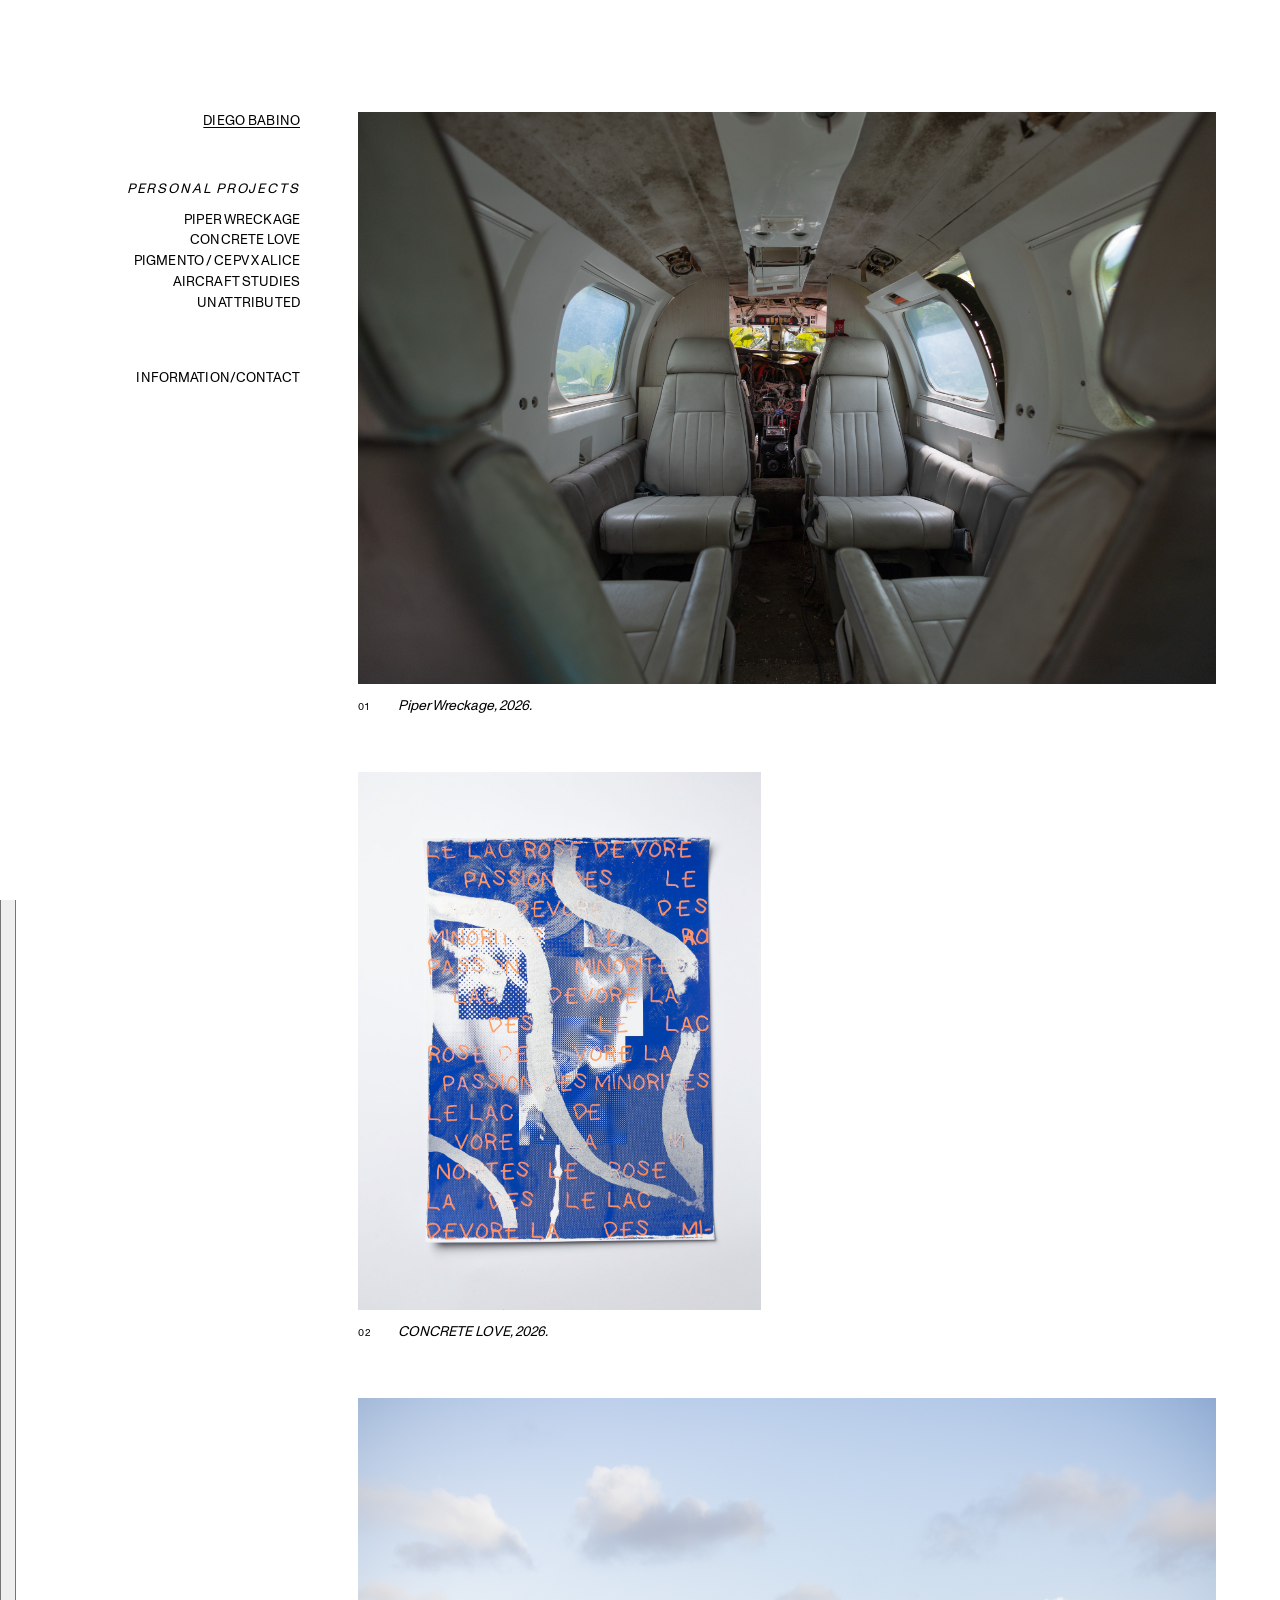
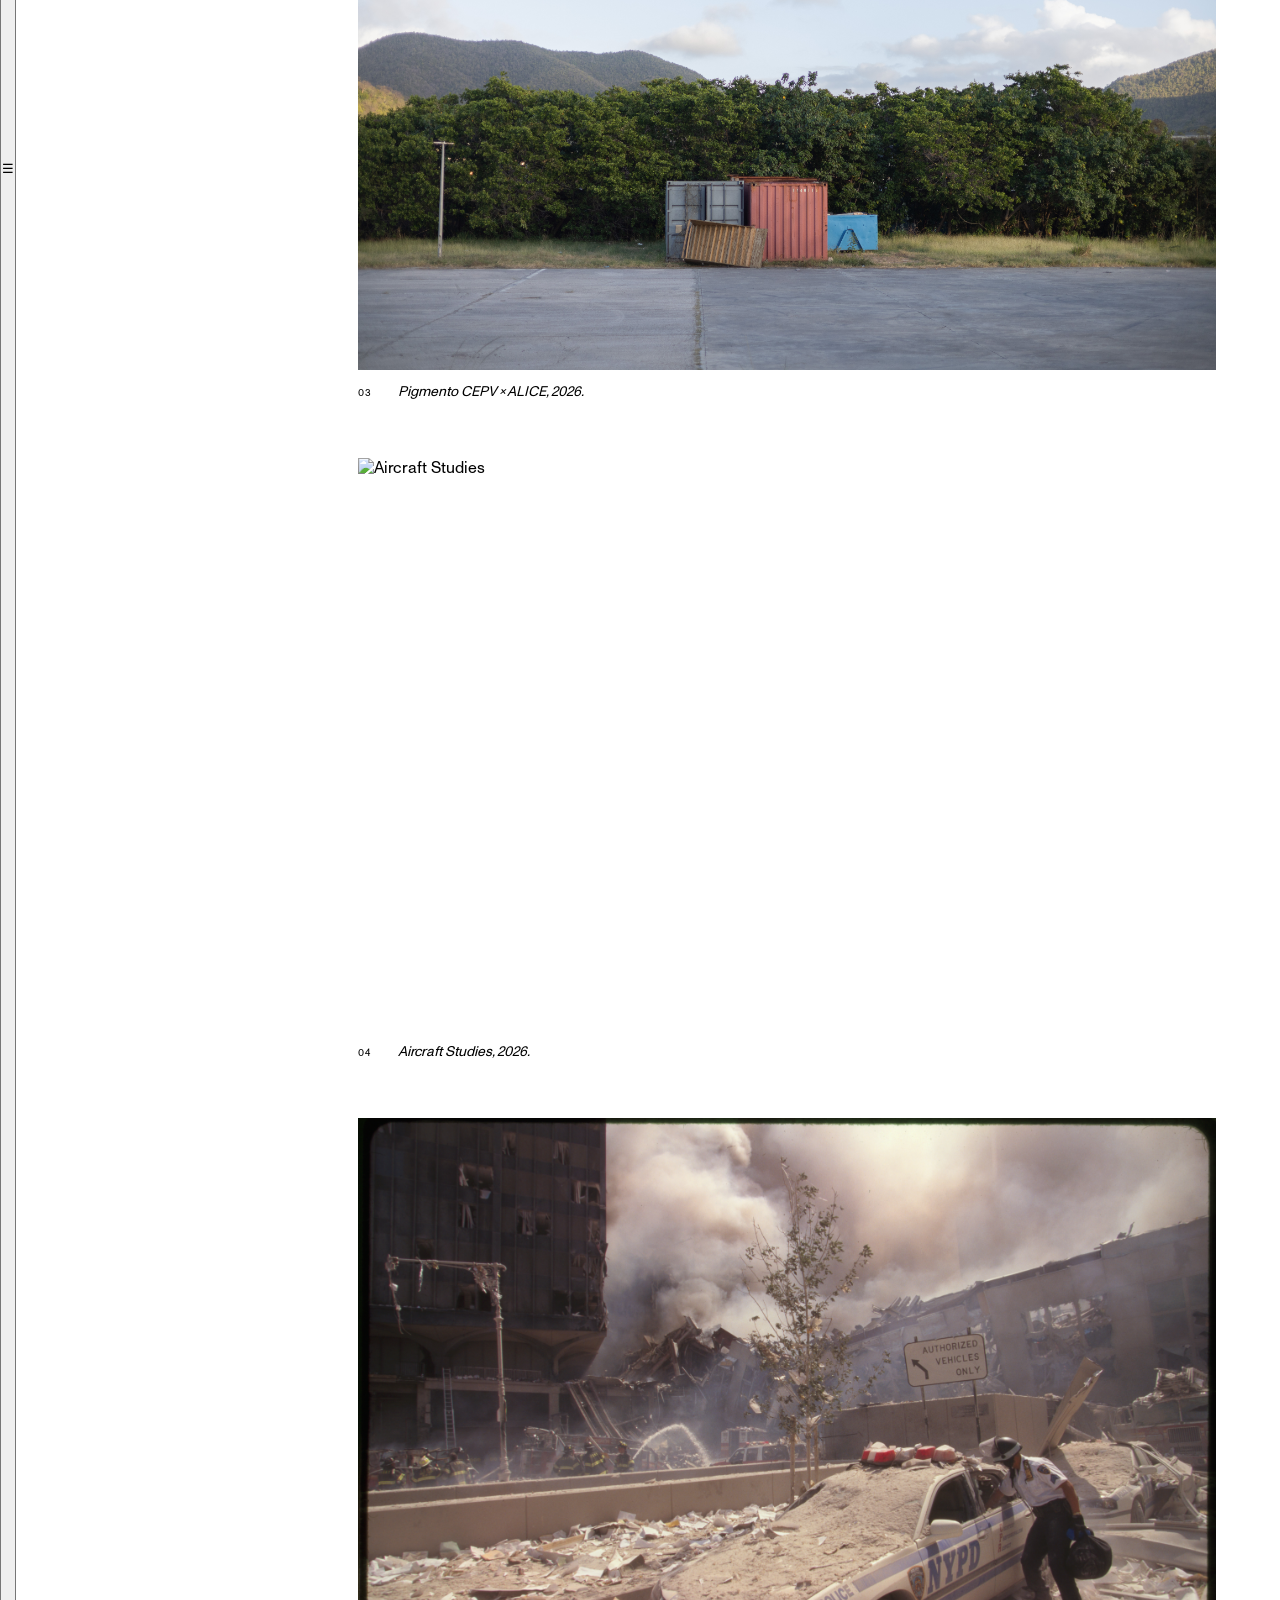
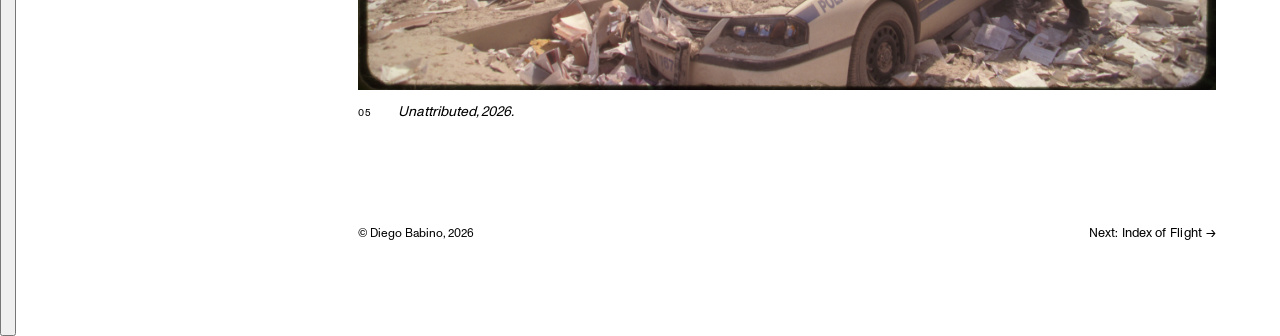
==== index.html @ 763d9871 "update2" ====
<!DOCTYPE html>
<html lang="en">

<head>
  <meta charset="UTF-8" />
  <meta name="viewport" content="width=device-width, initial-scale=1.0" />
  <link rel="icon" href="/IMG/favicon.ico" type="image/x-icon">
  <title>Diego Babino / Swiss Photographer | Documentary </title>

  <meta name="description"
    content="Diego Babino is a Swiss photographer based in Geneva, Switzerland. His work explores aviation, infrastructure, industry, landscapes, and the hidden systems that shape contemporary life through documentary and conceptual photography." />

  <meta name="keywords"
    content="Diego Babino, Swiss photographer, photographer Geneva, Geneva photographer, documentary photography, aviation photography, contemporary photography, landscape photography, industrial photography, conceptual photography, fine art photography, photography portfolio, visual artist Switzerland, aircraft photography, aviation documentary, photographer Switzerland" />

  <meta name="author" content="Diego Babino" />
  <meta property="og:title" content="Diego Babino — Swiss Photographer" />
  <meta property="og:description"
    content="Documentary and conceptual photography exploring aviation, infrastructure, industry, and contemporary landscapes." />
  <meta property="og:type" content="website" />
  <meta property="og:url" content="https://ushinaya.com" />
  <meta property="og:image" content="https://ushinaya.com/IMG/IndexOfFlight/_DSC4643.jpg" />

  <meta name="twitter:card" content="summary_large_image" />
  <meta name="twitter:title" content="Diego Babino — Swiss Photographer" />
  <meta name="twitter:description"
    content="Documentary and conceptual photography exploring aviation, infrastructure, industry, and contemporary landscapes." />
  <meta name="twitter:image" content="https://ushinaya.com/IMG/IndexOfFlight/_DSC4643.jpg" />
  <link rel="stylesheet" href="./style/style.css" />

</head>

<body>

  <!-- LEFT NAV -->
  <button class="menu-toggle">☰</button>
  <div id="nav-container"></div>

  <!-- MAIN CONTENT -->
  <main class="main">

    <!-- <header class="project-header">
      <h1 class="project-title">Silences</h1>
      <p class="project-year">Geneva — 2023–2024</p>
    </header>

    <section class="project-intro">
      <p>A series on solitude and urban stillness. Taken over fourteen months across Geneva and the surrounding cantons — early mornings, empty trams, faces that carry the weight of something unsaid.</p>
    </section> -->

    <div class="photo-series">

      <!-- <figure class="photo-block photo-block--full">
        <a href="index_of_flight.html">
          <img src="/IMG/IndexOfFlight/_DSC4643.jpg" alt="Index of Flight" loading="lazy" />
        </a>
        <figcaption>
          <span class="caption-num">01</span>
          <span class="caption-text">Index of Flight, 2025.</span>
        </figcaption>
      </figure> -->

      <figure class="photo-block photo-block--full">
        <a href="piper_wreckage.html">
          <img src="IMG/WreckImg/IMG_0990.jpg" alt="Piper Wreckage" loading="lazy" />
        </a>
        <figcaption>
          <span class="caption-num">01</span>
          <span class="caption-text">Piper Wreckage, 2026.</span>
        </figcaption>
      </figure>

      <figure class="photo-block photo-block--portrait">
        <a href="concrete_love.html">
          <img src="/IMG/ConcreteLove/260511_WS_IMAGEVEVEY_ES1_low-res_005.jpg" alt="Concrete Love" loading="lazy" />
        </a>
        <figcaption>
          <span class="caption-num">02</span>
          <span class="caption-text">CONCRETE LOVE, 2026.</span>
        </figcaption>
      </figure>

      <figure class="photo-block photo-block--full">
        <a href="pigmento_cepv_alice.html">
          <img src="IMG/PigmentoCepvAlice/IMG_0886.jpg" alt="Pigmento CEPV × ALICE" loading="lazy" />
        </a>
        <figcaption>
          <span class="caption-num">03</span>
          <span class="caption-text">Pigmento CEPV × ALICE, 2026.</span>
        </figcaption>
      </figure>

       <figure class="photo-block photo-block--full">
        <a href="aircraft_studies.html">
          <img src="/IMG/aircraftStudies/8.jpg" alt="Aircraft Studies" loading="lazy" />
        </a>
        <figcaption>
          <span class="caption-num">04</span>
          <span class="caption-text">Aircraft Studies, 2026.</span>
        </figcaption>
      </figure>

      <figure class="photo-block photo-block--full">
        <a href="unattributed.html">
          <img src="IMG/Unattributed/unattributed_09.11.01_Scan_35mm-D.jpg" alt="Unattributed" loading="lazy" />
        </a>
        <figcaption>
          <span class="caption-num">05</span>
          <span class="caption-text">Unattributed, 2026.</span>
        </figcaption>
      </figure>

     

    </div>





    <footer class="project-footer">
      <span>© Diego Babino, 2026</span>
      <a href="index_of_flight.html" class="next-project">Next: Index of Flight →</a>
    </footer>

  </main>

</body>
<script src="main.js"></script>

</html>
---- style/style.css ----
/* ─────────────────────────────────────────────
   DIEGO ROTA — PORTFOLIO
   Editorial minimal. Inspired by Pieter Hugo.
   ───────────────────────────────────────────── */

@font-face {
  font-family: font; /* set name */
  src: url(/font/MonumentGrotesk-Regular.otf); /* url of the font */
}
* {
   font-family: font;
}
:root {
  --bg: #ffffff;
  --fg: #000000;
  --fg-muted: #000000;
  --fg-year: #5c5b5b;
  --fg-faint: #000000;
  --accent: #000000;
  --nav-width: 300px;
  --gap: 2rem;
}

*, *::before, *::after {
  box-sizing: border-box;
  margin: 0;
  padding: 0;
}

html {
  font-size: 16px;
  scroll-behavior: smooth;
}

p {
  font-family: font;
}

body {
  background: var(--bg);
  color: var(--fg);
  font-family: font;
  font-weight: 300;
  display: flex;
  min-height: 100vh;
}

/* ── IMAGES ─────────────────────────────────── */
img {
  display: block;
  width: 100%;
  height: auto;
  object-fit: cover;
}

a {
  color: inherit;
  text-decoration: none;
}

/* ── SIDENAV ─────────────────────────────────── */
.sidenav {
position: fixed;
top: 0;
left: 0;
width: var(--nav-width);
height: 100vh;
padding-top:7rem;
display: flex;
flex-direction: column;
background: var(--bg);
z-index: 100;
overflow-y: auto;
align-items: flex-end;
justify-content: flex-start;
}

.sidenav__top {
  margin-bottom: 3rem;
text-align: right;
 
}

p {
  font-size: 1.10rem;
}

.sidenav__name {
  display: block;
  font-family: font;
  font-size: 0.85rem;
  font-weight: 500;
  letter-spacing: 0.01em;
  line-height: 1.2;
  color: var(--fg);
  margin-bottom: 0.25rem;
 text-align: right;
 
  
}

.sidenav__name:hover {
  opacity: 0.6;
}

.sidenav__title {
  font-family: font;
    font-size: 0.85rem;
  color: var(--fg-muted);
  text-transform: uppercase;
  letter-spacing: 0.12em;
  font-weight: 400;

}

.sidenav__projects,
.sidenav__meta {
  list-style: none;
}

.sidenav__projects {
  flex: 1;
text-align: right;
}

.sidenav__section-label {
   font-size: 0.85rem;
  text-transform: uppercase;
  letter-spacing: 0.14em;
  color: var(--fg-faint);
  font-weight: 400;
  margin-bottom: 0.75rem;
    font-style: italic;
}

.sidenav__projects li a,
.sidenav__meta li a {
  display: block;
  font-family: font;
    font-size: 0.85rem;
  color: var(--fg-muted);
    padding: 0.15rem 0;
  font-weight: 300;
  letter-spacing: 0.01em;
  transition: color 0.15s ease;
}

.sidenav__projects li a:hover,
.sidenav__meta li a:hover {
  color: var(--fg-year);
}

.sidenav__projects li a.active,
.sidenav__meta li a.active {
  color: var(--fg);
  font-weight: 400;
}

.sidenav__meta {
  margin-top: auto;
  padding-top: 2rem;

}

.sidenav a.active {
  text-decoration: underline;
  text-underline-offset: 0.15em;
}
/* ── MAIN ─────────────────────────────────────── */
.main {
  margin-left: var(--nav-width);
  flex: 1;
  padding: 3.5rem 5vw 6rem calc(2vw + 1rem);
  max-width: 1200px;
  padding-top: 7rem;
  
}

/* ── PROJECT HEADER ─────────────────────────── */
.project-header {
  margin-bottom: 1.5rem;
}

.project-title {
  font-family: font;
  font-size: clamp(2rem, 4vw, 3.2rem);
  font-weight: 400;
  letter-spacing: -0.01em;
  line-height: 1.1;
  color: var(--fg);
}

.project-year {
  font-family: font;
  font-size: 0.95rem;
  color: var(--fg-year);
  margin-top: 0.4rem;
  letter-spacing: 0.06em;
  text-transform: uppercase;
}

/* ── PROJECT INTRO ─────────────────────────── */
.project-intro {
  max-width: 1280px;
  margin-bottom: 3.5rem;
  padding-bottom: 2.5rem;

  font-family: font;
}

.project-intro p {
  font-family: font;
  font-size: 1.1rem;
  line-height: 1.7;
  color: var(--fg-muted);
  
}


/* ── PHOTO SERIES ─────────────────────────── */
.photo-series {
  display: flex;
  flex-direction: column;
  gap: 3.5rem;
  align-items: left;

}

.vertical-block {
  display:flex;
  flex-direction:row;
  gap: 4rem;
}

/* ── PHOTO BLOCKS ─────────────────────────── */
.photo-block {
  display: flex;
  flex-direction: column;
 
}

.photo-block img {
  transition: opacity 0.3s ease;
}

.photo-block img:hover {
  opacity: 0.7;
}

/* Full width */
.photo-block--full {
  width: 100%;
}

.photo-block--full img {
  aspect-ratio: 3/2;
  
}

/* Medium, left-aligned */
.photo-block--medium {
  width: 62%;
}

.photo-block--medium img {
  aspect-ratio: 4/3;
}

/* Medium, right-aligned */
.photo-block--medium.offset-right {
  align-self: flex-end;
}

/* Portrait */
.photo-block--portrait {
  width: 47%;
  align-self: left;

}

/* Portrait */
.photo-block--portrait-- {
  width: 47%;
  align-self: left;

}

.photo-block--portrait img {
  aspect-ratio: 3/4;
  
}

/* Wide (between full and medium) */
.photo-block--wide {
  width: 80%;
}

.photo-block--wide img {
  aspect-ratio: 16/9;
}

/* ── CAPTIONS ─────────────────────────────── */
figcaption {
  display: flex;
  align-items: baseline;
  gap: 1rem;
  margin-top: 0.75rem;
}

.caption-num {
  font-family: font;
  font-size: 0.65rem;
  color: var(--fg-faint);
  letter-spacing: 0.1em;
  font-weight: 400;
  min-width: 1.5rem;
}

.caption-text {
  font-family: font;
  font-size: 0.88rem;
  color: var(--fg-muted);
  font-style: italic;
  line-height: 1.4;
}

/* ── PROJECT FOOTER ─────────────────────── */
.project-footer {
  margin-top: 5rem;
  padding-top: 1.5rem;
 
  display: flex;
  justify-content: space-between;
  align-items: center;
  font-family: font;
  font-size: 0.75rem;
  color: var(--fg-faint);
}

.next-project {
  color: var(--fg);
  font-size: 0.8rem;
  letter-spacing: 0.02em;
  transition: opacity 0.15s;
}

.next-project:hover {
  opacity: 0.5;
}

/* ── INFO PAGE ─────────────────────────────── */
.main--info {
  padding-top: 4rem;
  
}

.info-grid {
  display: grid;
  grid-template-columns: 600px 1fr;
  gap: 4vw;
  align-items: start;
  
}


.info-content {
  padding-top: 2.5rem;
}

.info-section {
  margin-bottom: 2.5rem;
  padding-bottom: 2rem;
 
}

.info-section:last-child {
  border-bottom: none;
}

.info-section h2 {
  font-family: font;
  font-size: 2rem;
  font-weight: 400;
  margin-bottom: 1rem;
  letter-spacing: -0.01em;
}

.info-section h3 {
  font-family: font;
  font-size: 1rem;
  text-transform: uppercase;
  letter-spacing: 0.14em;
  color: var(--fg-faint);
  font-weight: 400;
  margin-bottom: 0.8rem;
  font-style: underline;
  
}

.info-section p {
  font-family: font;
  font-size: 1.05rem;
  line-height: 1.75;
  color: var(--fg-muted);
  max-width: 500px;
  margin-bottom: 0.75rem;
}

.info-section p:last-child {
  margin-bottom: 0;
}

.info-list {
  list-style: none;
  font-family: font;
  font-size: 1rem;
  color: var(--fg-muted);
  line-height: 1.85;
}

.info-section--contact a {
  font-family: font;
  font-size: 0.9rem;
  color: var(--fg);
  font-weight: 300;
 
  padding-bottom: 1px;
  transition: border-color 0.15s, opacity 0.15s;
}

.info-section--contact a:hover {
  opacity: 0.5;
  border-color: transparent;
}

.info-section--note p {
  font-size: 0.82rem;
  color: var(--fg-faint);
  font-style: italic;
}

/* ── SCROLL FADE IN ─────────────────────────── */
.photo-block {
  opacity: 0;
  transform: translateY(18px);
  animation: fadeUp 0.6s ease forwards;
}

.photo-block:nth-child(1) { animation-delay: 0.05s; }
.photo-block:nth-child(2) { animation-delay: 0.15s; }
.photo-block:nth-child(3) { animation-delay: 0.25s; }
.photo-block:nth-child(4) { animation-delay: 0.35s; }
.photo-block:nth-child(5) { animation-delay: 0.45s; }
.photo-block:nth-child(6) { animation-delay: 0.55s; }

@keyframes fadeUp {
  to {
    opacity: 1;
    transform: translateY(0);
  }
}

/* ── RESPONSIVE ─────────────────────────────── */
@media (max-width: 900px) {
  :root {
    --nav-width: 180px;
  }
.vertical-block,
  .photo-block--medium,
  .photo-block--portrait,
  .photo-block--wide {
    width: 100%;
    align-self: auto;
  }

  .info-grid {
    grid-template-columns: 1fr;
  }

  .info-portrait {
    max-width: 280px;
  }
}

@media (max-width: 640px) {
  body {
    flex-direction: column;
  }

  @media (max-width: 640px) {

  .sidenav {
    position: fixed;
    top: 0;
    left: -100%;
    width: 100%;
    height: 100vh;
    background: white;
    z-index: 999;
    padding: 2rem;
    transition: left 0.3s ease;
    display: flex;
    flex-direction: column;
    align-items: flex-start;
  }

  .sidenav.open {
    left: 0;
  }

  .main {
    margin-left: 0;
    padding: 2rem 1.25rem 4rem;
  }

  .menu-toggle {
    position: fixed;
    top: 1rem;
    left: 1rem;
    z-index: 1000;
    font-size: 2rem;
    cursor: pointer;
    background: none;
    border: none;
    color: black;
  }

}

  .sidenav__top {
    margin-bottom: 0;
      padding-top: 2rem;
       align-items: left;
    text-align: left;
  }
  .sidenav__name {
       align-items: left;
    text-align: left;
  }

  .sidenav__projects,
  .sidenav__meta {
    padding-top: 1rem;
    display: flex;
    flex-direction: column;
    flex-wrap: wrap;
    gap: 0.25rem 1rem;
    align-items: left;
    text-align: left;
  }

  .sidenav__section-label {
    display: none;
  }

  .sidenav__meta {
    margin-top: 0;
    padding-top: 0;
    border-top: none;
     align-items: left;
    text-align: left;
  }

  .main {
    margin-left: 0;
    padding: 5rem 1.25rem 4rem;
   
  }
}
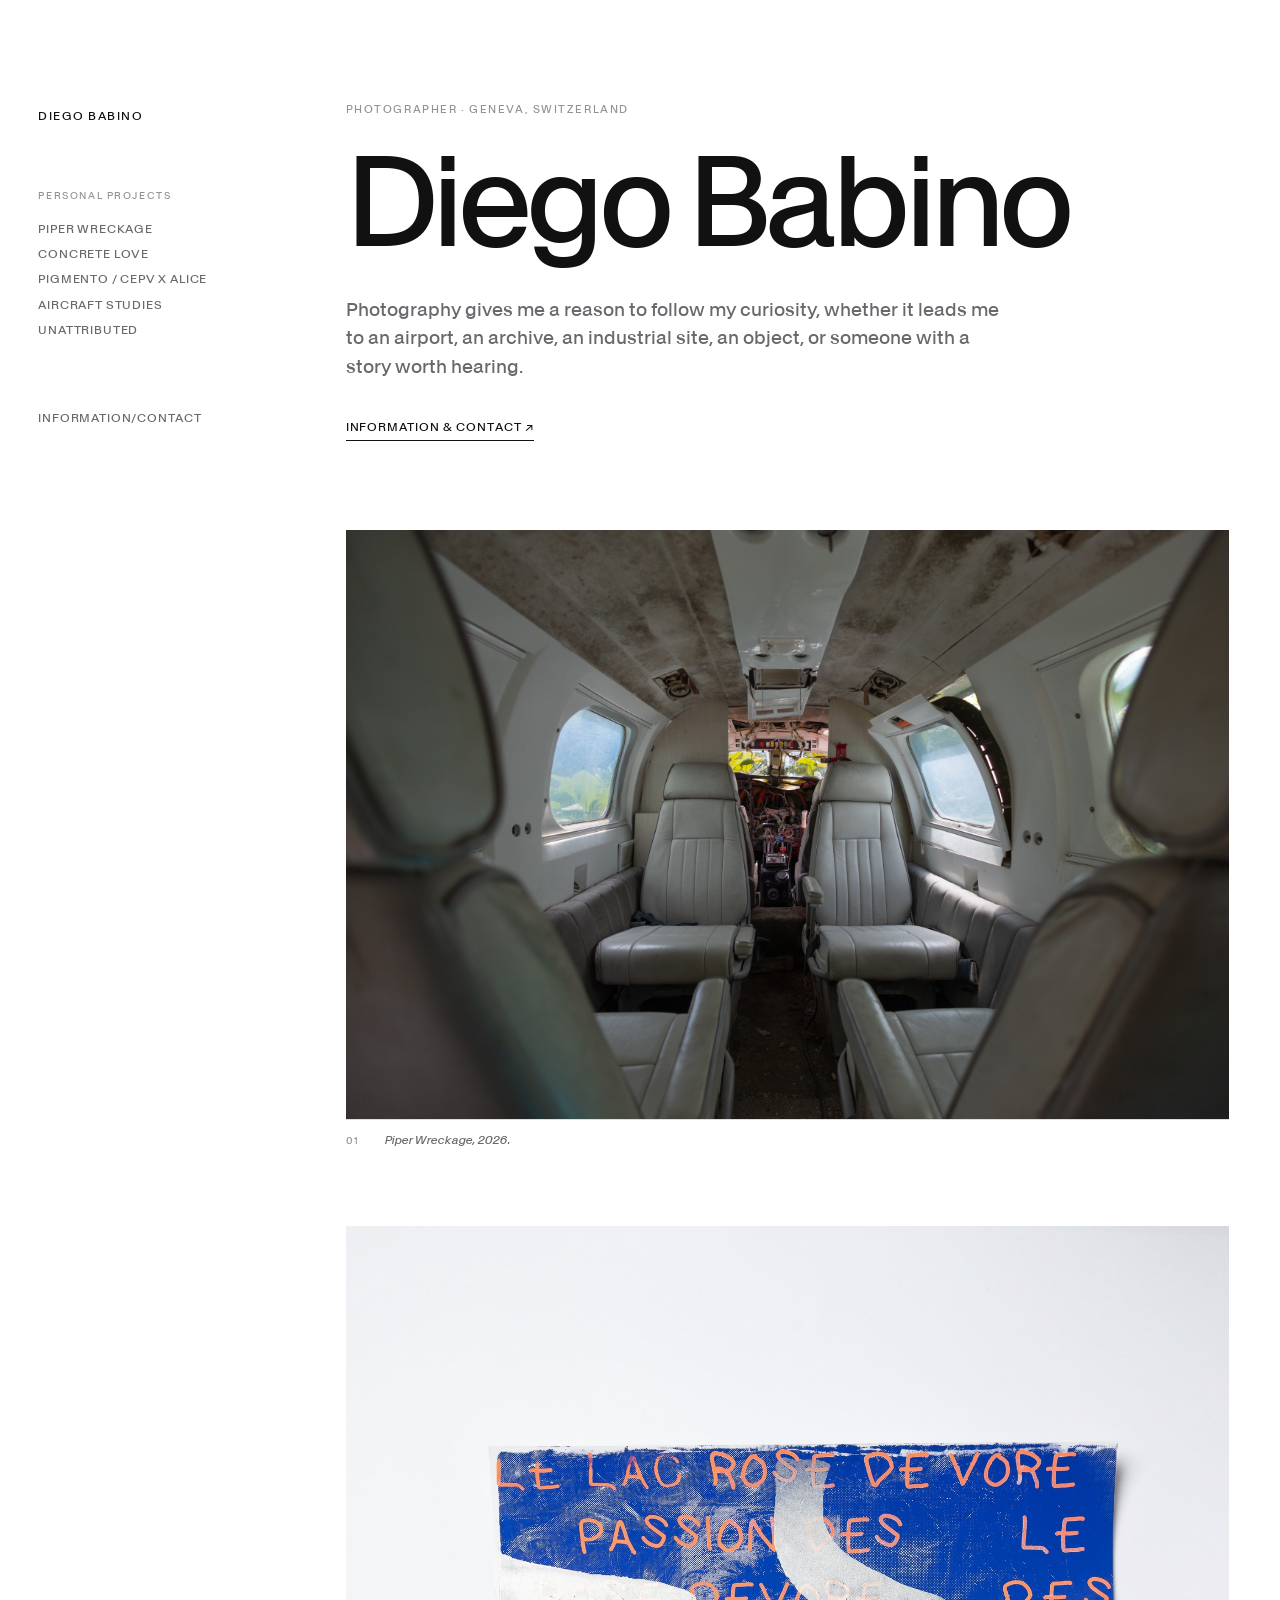
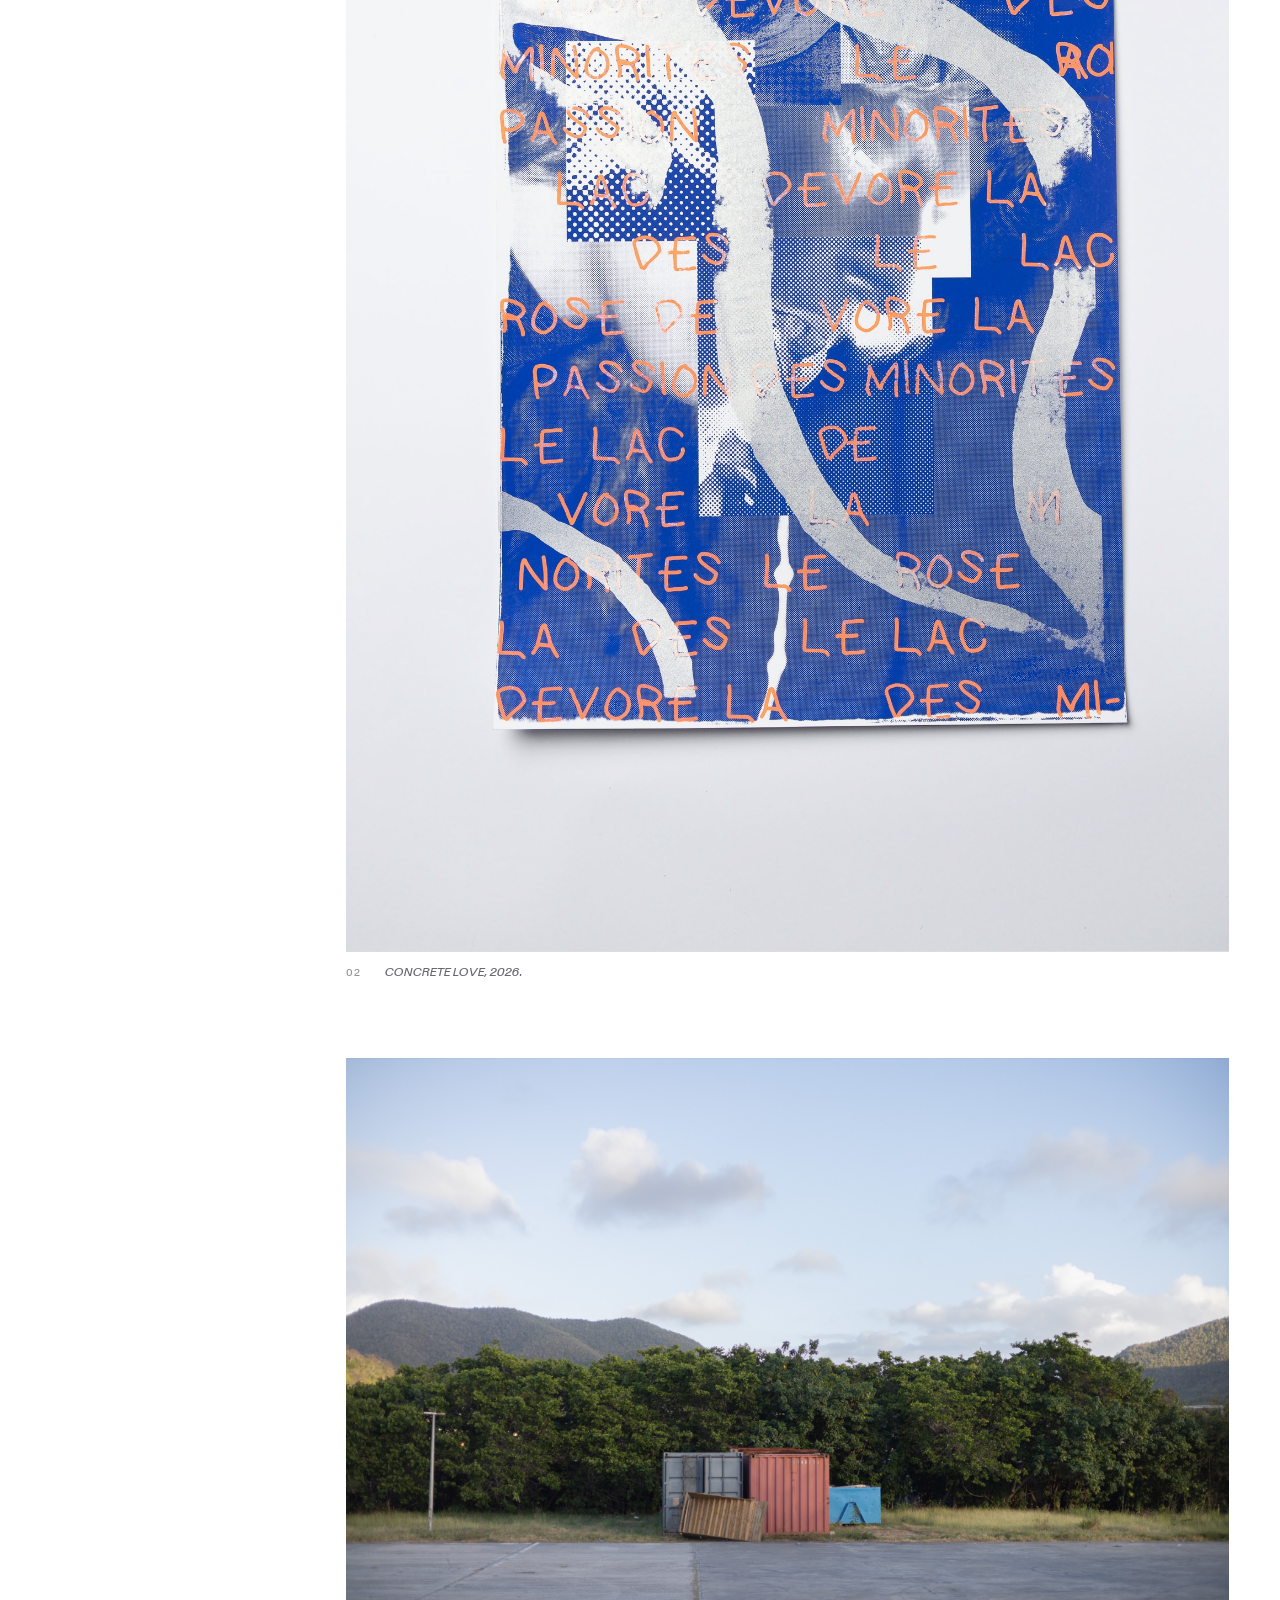
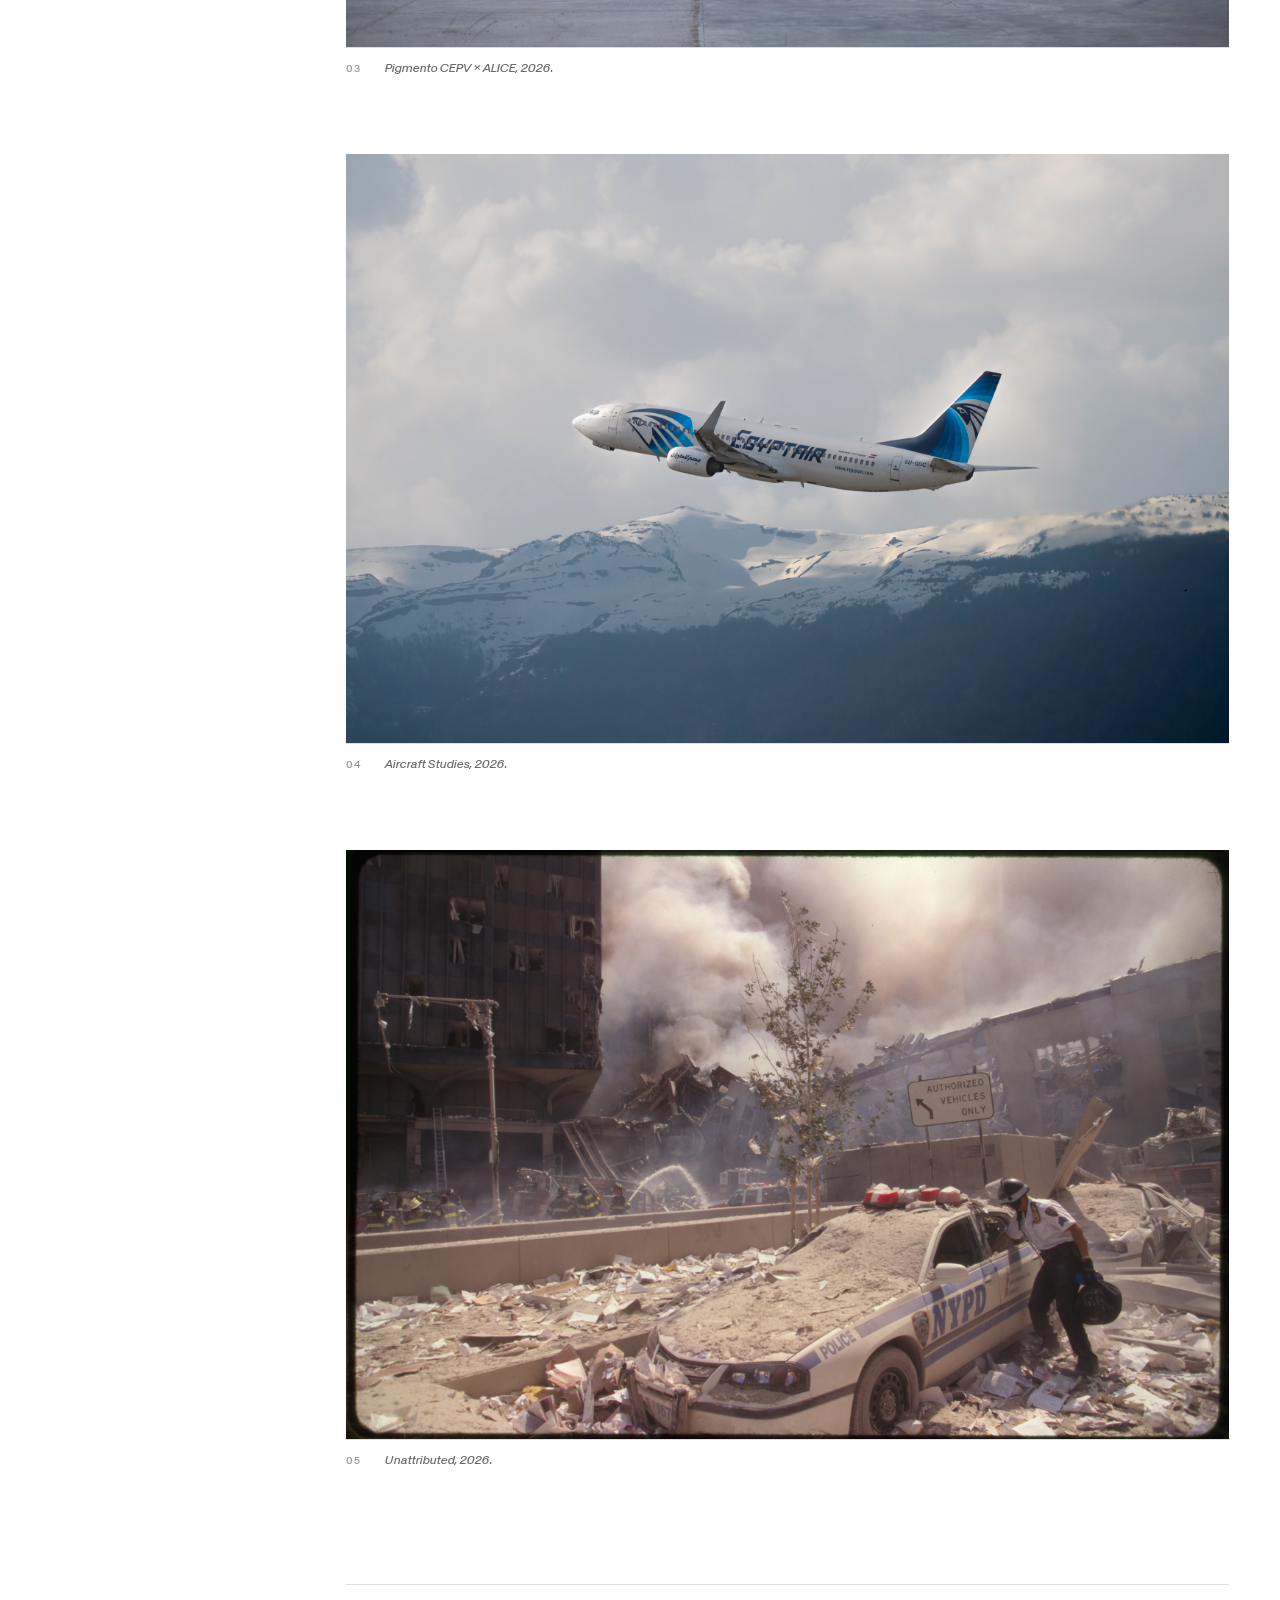
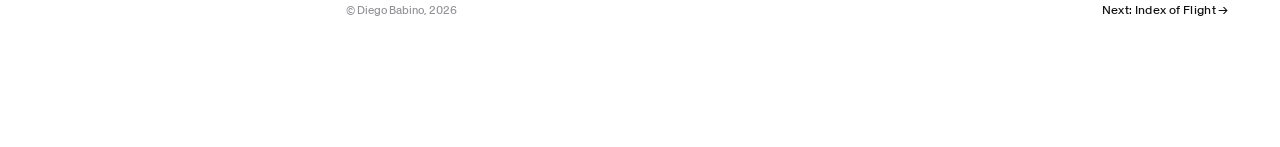
==== commit 77b0c46e: "Big Update - V2" ====
--- a/index.html
+++ b/index.html
@@ -4,11 +4,14 @@
 <head>
   <meta charset="UTF-8" />
   <meta name="viewport" content="width=device-width, initial-scale=1.0" />
-  <link rel="icon" href="/IMG/favicon.ico" type="image/x-icon">
-  <title>Diego Babino / Swiss Photographer | Documentary </title>
+  <link rel="icon" href="IMG/favicon.ico" type="image/x-icon">
+  <meta name="theme-color" content="#f7f7f4" />
+  <meta name="robots" content="index, follow" />
+  <link rel="canonical" href="https://ushinaya.com/" />
+  <title>Diego Babino — Swiss Photographer in Geneva</title>
 
   <meta name="description"
-    content="Diego Babino is a Swiss photographer based in Geneva, Switzerland. His work explores aviation, infrastructure, industry, landscapes, and the hidden systems that shape contemporary life through documentary and conceptual photography." />
+    content="Diego Babino is a Swiss-based photographer working across documentary, archives and personal projects, with a strong interest in aviation and technology." />
 
   <meta name="keywords"
     content="Diego Babino, Swiss photographer, photographer Geneva, Geneva photographer, documentary photography, aviation photography, contemporary photography, landscape photography, industrial photography, conceptual photography, fine art photography, photography portfolio, visual artist Switzerland, aircraft photography, aviation documentary, photographer Switzerland" />
@@ -16,53 +19,81 @@
   <meta name="author" content="Diego Babino" />
   <meta property="og:title" content="Diego Babino — Swiss Photographer" />
   <meta property="og:description"
-    content="Documentary and conceptual photography exploring aviation, infrastructure, industry, and contemporary landscapes." />
+    content="Diego Babino is a Swiss-based photographer working across documentary, archives and personal projects, with a strong interest in aviation and technology." />
   <meta property="og:type" content="website" />
-  <meta property="og:url" content="https://ushinaya.com" />
+  <meta property="og:site_name" content="Diego Babino — Photography" />
+  <meta property="og:locale" content="en_GB" />
+  <meta property="og:url" content="https://ushinaya.com/" />
   <meta property="og:image" content="https://ushinaya.com/IMG/IndexOfFlight/_DSC4643.jpg" />
+  <meta property="og:image:alt" content="Aircraft leaving a contrail across a warm sky" />
 
   <meta name="twitter:card" content="summary_large_image" />
   <meta name="twitter:title" content="Diego Babino — Swiss Photographer" />
   <meta name="twitter:description"
-    content="Documentary and conceptual photography exploring aviation, infrastructure, industry, and contemporary landscapes." />
+    content="Diego Babino is a Swiss-based photographer working across documentary, archives and personal projects, with a strong interest in aviation and technology." />
   <meta name="twitter:image" content="https://ushinaya.com/IMG/IndexOfFlight/_DSC4643.jpg" />
-  <link rel="stylesheet" href="./style/style.css" />
+  <meta name="twitter:image:alt" content="Aircraft leaving a contrail across a warm sky" />
+  <link rel="preload" as="image" href="IMG/IndexOfFlight/_DSC4643-web-2400.jpg" />
+  <link rel="stylesheet" href="style.css" />
+
+  <script type="application/ld+json">
+    {
+      "@context": "https://schema.org",
+      "@graph": [
+        {
+          "@type": "Person",
+          "@id": "https://ushinaya.com/#person",
+          "name": "Diego Babino",
+          "alternateName": "Ushinaya",
+          "url": "https://ushinaya.com/info.html",
+          "jobTitle": "Photographer",
+          "address": {
+            "@type": "PostalAddress",
+            "addressLocality": "Geneva",
+            "addressCountry": "CH"
+          },
+          "sameAs": [
+            "https://instagram.com/ushinaya",
+            "https://ch.linkedin.com/in/diegobabino"
+          ]
+        },
+        {
+          "@type": "WebSite",
+          "@id": "https://ushinaya.com/#website",
+          "url": "https://ushinaya.com/",
+          "name": "Diego Babino — Photography",
+          "publisher": {
+            "@id": "https://ushinaya.com/#person"
+          },
+          "inLanguage": "en"
+        }
+      ]
+    }
+  </script>
 
 </head>
 
 <body>
 
   <!-- LEFT NAV -->
-  <button class="menu-toggle">☰</button>
+  <button class="menu-toggle" type="button" aria-controls="site-nav" aria-expanded="false" aria-label="Open navigation">☰</button>
   <div id="nav-container"></div>
 
   <!-- MAIN CONTENT -->
-  <main class="main">
+  <main class="main main--home">
 
-    <!-- <header class="project-header">
-      <h1 class="project-title">Silences</h1>
-      <p class="project-year">Geneva — 2023–2024</p>
+    <header class="home-header">
+      <p class="eyebrow">Photographer · Geneva, Switzerland</p>
+      <h1 class="home-title">Diego Babino</h1>
+      <p class="home-lede">Photography gives me a reason to follow my curiosity, whether it leads me to an airport, an archive, an industrial site, an object, or someone with a story worth hearing.</p>
+      <a class="home-contact-link" href="info.html">Information &amp; contact ↗</a>
     </header>
 
-    <section class="project-intro">
-      <p>A series on solitude and urban stillness. Taken over fourteen months across Geneva and the surrounding cantons — early mornings, empty trams, faces that carry the weight of something unsaid.</p>
-    </section> -->
-
-    <div class="photo-series">
-
-      <!-- <figure class="photo-block photo-block--full">
-        <a href="index_of_flight.html">
-          <img src="/IMG/IndexOfFlight/_DSC4643.jpg" alt="Index of Flight" loading="lazy" />
-        </a>
-        <figcaption>
-          <span class="caption-num">01</span>
-          <span class="caption-text">Index of Flight, 2025.</span>
-        </figcaption>
-      </figure> -->
+    <div class="photo-series photo-series--index">
 
       <figure class="photo-block photo-block--full">
         <a href="piper_wreckage.html">
-          <img src="IMG/WreckImg/IMG_0990.jpg" alt="Piper Wreckage" loading="lazy" />
+          <img src="IMG/WreckImg/IMG_0990-web-2400.jpg" alt="Piper PA-31T Cheyenne II aircraft wreckage in Saint-Martin" width="6240" height="4160" loading="lazy" decoding="async" />
         </a>
         <figcaption>
           <span class="caption-num">01</span>
@@ -72,7 +103,7 @@
 
       <figure class="photo-block photo-block--portrait">
         <a href="concrete_love.html">
-          <img src="/IMG/ConcreteLove/260511_WS_IMAGEVEVEY_ES1_low-res_005.jpg" alt="Concrete Love" loading="lazy" />
+          <img src="IMG/ConcreteLove/260511_WS_IMAGEVEVEY_ES1_low-res_005-web-2400.jpg" alt="Concrete Love silkscreen poster from the CEPV collective exhibition" width="2362" height="3543" loading="lazy" decoding="async" />
         </a>
         <figcaption>
           <span class="caption-num">02</span>
@@ -82,7 +113,7 @@
 
       <figure class="photo-block photo-block--full">
         <a href="pigmento_cepv_alice.html">
-          <img src="IMG/PigmentoCepvAlice/IMG_0886.jpg" alt="Pigmento CEPV × ALICE" loading="lazy" />
+          <img src="IMG/PigmentoCepvAlice/IMG_0886-web-2400.jpg" alt="Pigmento — CEPV × ALICE, Saint-Martin" width="6206" height="4137" loading="lazy" decoding="async" />
         </a>
         <figcaption>
           <span class="caption-num">03</span>
@@ -92,7 +123,7 @@
 
        <figure class="photo-block photo-block--full">
         <a href="aircraft_studies.html">
-          <img src="/IMG/aircraftStudies/8.jpg" alt="Aircraft Studies" loading="lazy" />
+          <img src="IMG/aircraftStudies/8-web-2400.jpg" alt="Aircraft Studies, aircraft photographed over Geneva" width="7240" height="4827" loading="lazy" decoding="async" />
         </a>
         <figcaption>
           <span class="caption-num">04</span>
@@ -102,7 +133,7 @@
 
       <figure class="photo-block photo-block--full">
         <a href="unattributed.html">
-          <img src="IMG/Unattributed/unattributed_09.11.01_Scan_35mm-D.jpg" alt="Unattributed" loading="lazy" />
+          <img src="IMG/Unattributed/unattributed_09.11.01_Scan_35mm-D-web-2400.jpg" alt="Unattributed anonymous 35mm slide from the Library of Congress archive" width="4082" height="2769" loading="lazy" decoding="async" />
         </a>
         <figcaption>
           <span class="caption-num">05</span>
@@ -126,6 +157,6 @@
   </main>
 
 </body>
-<script src="main.js"></script>
+<script src="main.js" defer></script>
 
-</html>+</html>
--- a/style.css
+++ b/style.css
@@ -0,0 +1,826 @@
+@font-face {
+  font-family: "SwissNow";
+  src: url("font/SwissNow-Regular.ttf") format("truetype");
+  font-style: normal;
+  font-weight: 400;
+  font-display: swap;
+}
+
+@font-face {
+  font-family: "SwissNow";
+  src: url("font/SwissNow-Italic.ttf") format("truetype");
+  font-style: italic;
+  font-weight: 400;
+  font-display: swap;
+}
+
+@font-face {
+  font-family: "SwissNow";
+  src: url("font/SwissNow-SemiBold.ttf") format("truetype");
+  font-style: normal;
+  font-weight: 600;
+  font-display: swap;
+}
+
+@font-face {
+  font-family: "SwissNow";
+  src: url("font/SwissNow-SemiBoldItalic.ttf") format("truetype");
+  font-style: italic;
+  font-weight: 600;
+  font-display: swap;
+}
+
+:root {
+  --bg: #ffffff;
+  --surface: #ffffff;
+  --fg: #111111;
+  --fg-muted: #68686d;
+  --fg-faint: #929297;
+  --link: #5e5e67;
+  --line: #ddddda;
+  --nav-width: clamp(220px, 23vw, 300px);
+  --page-gutter: clamp(1.25rem, 4vw, 4.5rem);
+  --content-max: 1280px;
+}
+
+*,
+*::before,
+*::after {
+  box-sizing: border-box;
+}
+
+html {
+  scroll-behavior: smooth;
+  font-size: 16px;
+}
+
+body {
+  min-width: 320px;
+  min-height: 100vh;
+  margin: 0;
+  background: var(--bg);
+  color: var(--fg);
+  font-family: "SwissNow", Arial, sans-serif;
+  font-synthesis: none;
+  font-weight: 400;
+  line-height: 1.5;
+}
+
+body.menu-open {
+  overflow: hidden;
+}
+
+button,
+a {
+  font: inherit;
+}
+
+a {
+  color: var(--link);
+  text-decoration: none;
+  cursor: pointer;
+}
+
+a:hover {
+  color: var(--fg);
+}
+
+a:focus-visible,
+button:focus-visible {
+  outline: 2px solid currentColor;
+  outline-offset: 4px;
+}
+
+img {
+  display: block;
+  width: 100%;
+  max-width: 100%;
+  height: auto;
+}
+
+figure,
+h1,
+h2,
+h3,
+p,
+ul {
+  margin: 0;
+}
+
+ul {
+  padding: 0;
+}
+
+/* Navigation */
+.menu-toggle {
+  display: none;
+}
+
+.sidenav {
+  position: fixed;
+  z-index: 1000;
+  inset: 0 auto 0 0;
+  display: flex;
+  width: var(--nav-width);
+  height: 100vh;
+  flex-direction: column;
+  align-items: flex-start;
+  padding: clamp(2rem, 8vw, 7rem) clamp(1.25rem, 3vw, 3rem) 1.5rem;
+  overflow-y: auto;
+  background: var(--bg);
+}
+
+.sidenav__top {
+  margin-bottom: clamp(3rem, 7vh, 6rem);
+}
+
+.sidenav__name {
+  display: inline-block;
+  color: var(--fg);
+  font-size: 0.78rem;
+  letter-spacing: 0.12em;
+  line-height: 1.2;
+}
+
+.sidenav__name:hover {
+  color: var(--fg-muted);
+}
+
+.sidenav__projects,
+.sidenav__meta {
+  width: 100%;
+  list-style: none;
+}
+
+.sidenav__meta {
+  margin-top: clamp(3rem, 7vh, 6rem);
+}
+
+.sidenav__projects {
+  flex: 0 0 auto;
+}
+
+.sidenav__section-label {
+  margin-bottom: 0.85rem;
+  color: var(--fg-faint);
+  font-size: 0.62rem;
+  letter-spacing: 0.16em;
+  line-height: 1.4;
+  text-transform: uppercase;
+}
+
+.sidenav__projects li a,
+.sidenav__meta li a {
+  display: block;
+  padding: 0.3rem 0;
+  color: var(--fg-muted);
+  font-size: 0.73rem;
+  letter-spacing: 0.07em;
+  line-height: 1.35;
+  transition: color 180ms ease, padding-left 180ms ease;
+}
+
+.sidenav__projects li a:hover,
+.sidenav__meta li a:hover,
+.sidenav__projects li a.active,
+.sidenav__meta li a.active {
+  color: var(--fg);
+}
+
+.sidenav__projects li a:hover,
+.sidenav__meta li a:hover {
+  padding-left: 0.35rem;
+}
+
+.sidenav__projects li a.active,
+.sidenav__meta li a.active {
+  text-decoration: underline;
+  text-decoration-thickness: 1px;
+  text-underline-offset: 0.3em;
+}
+
+/* Main layout */
+.main {
+  width: min(calc(100% - var(--nav-width)), var(--content-max));
+  min-height: 100vh;
+  margin-left: var(--nav-width);
+  padding: clamp(4.75rem, 8vw, 8rem) var(--page-gutter) clamp(4rem, 10vw, 9rem);
+}
+
+.project-header,
+.home-header {
+  max-width: 65rem;
+  margin-bottom: clamp(3rem, 7vw, 7rem);
+}
+
+.home-header {
+  max-width: 58rem;
+}
+
+.eyebrow,
+.project-year {
+  color: var(--fg-faint);
+  font-size: 0.7rem;
+  letter-spacing: 0.14em;
+  line-height: 1.4;
+  text-transform: uppercase;
+}
+
+.eyebrow {
+  margin-bottom: 1.25rem;
+}
+
+.project-title,
+.home-title {
+  color: var(--fg);
+  font-size: clamp(2.35rem, 5vw, 5.4rem);
+  font-weight: 400;
+  letter-spacing: -0.045em;
+  line-height: 0.98;
+  text-wrap: balance;
+}
+
+.home-title {
+  font-size: clamp(3.5rem, 10vw, 8.5rem);
+}
+
+.project-year {
+  margin-top: 1.25rem;
+}
+
+.home-lede {
+  max-width: 42rem;
+  margin-top: 2rem;
+  color: var(--fg-muted);
+  font-size: clamp(1rem, 1.45vw, 1.3rem);
+  line-height: 1.55;
+}
+
+.home-contact-link {
+  display: inline-block;
+  margin-top: 2.25rem;
+  padding-bottom: 0.25rem;
+  border-bottom: 1px solid var(--fg);
+  color: var(--fg);
+  font-size: 0.75rem;
+  letter-spacing: 0.08em;
+  text-transform: uppercase;
+  transition: color 180ms ease, border-color 180ms ease;
+}
+
+.home-contact-link:hover {
+  border-color: var(--fg-muted);
+  color: var(--fg-muted);
+}
+
+.project-intro {
+  max-width: 58rem;
+  margin-top: clamp(2rem, 4vw, 3.5rem);
+}
+
+.project-intro p {
+  color: var(--fg-muted);
+  font-size: clamp(1rem, 1.25vw, 1.15rem);
+  line-height: 1.75;
+}
+
+.project-intro a,
+.text-link {
+  color: var(--link);
+  text-decoration: underline;
+  text-decoration-color: var(--line);
+  text-underline-offset: 0.22em;
+  transition: color 180ms ease, text-decoration-color 180ms ease;
+}
+
+.project-intro a:hover,
+.text-link:hover {
+  color: var(--fg);
+  text-decoration-color: currentColor;
+}
+
+/* Image series */
+.photo-series {
+  display: flex;
+  flex-direction: column;
+  gap: clamp(4rem, 8vw, 9rem);
+}
+
+.photo-series--index {
+  gap: clamp(3rem, 6vw, 7rem);
+}
+
+.vertical-block {
+  display: grid;
+  grid-template-columns: repeat(2, minmax(0, 1fr));
+  gap: clamp(1.25rem, 4vw, 4rem);
+}
+
+.photo-block {
+  width: 100%;
+  min-width: 0;
+  opacity: 0;
+  transform: translateY(18px);
+  animation: reveal 700ms ease forwards;
+}
+
+.photo-block a {
+  display: block;
+  overflow: hidden;
+  background: #e9e9e5;
+}
+
+.photo-block img {
+  aspect-ratio: 3 / 2;
+  object-fit: cover;
+  transition: transform 650ms cubic-bezier(0.22, 1, 0.36, 1), opacity 250ms ease;
+}
+
+.photo-block a:hover img,
+.photo-block a:focus-visible img {
+  transform: scale(1.025);
+}
+
+.photo-block img:hover {
+  opacity: 0.92;
+}
+
+.is-zoomable {
+  cursor: zoom-in;
+}
+
+/* Project image lightbox */
+body.lightbox-open {
+  overflow: hidden;
+}
+
+.lightbox[hidden] {
+  display: none;
+}
+
+.lightbox {
+  position: fixed;
+  z-index: 2000;
+  inset: 0;
+  display: flex;
+  align-items: center;
+  justify-content: center;
+  padding: clamp(3.75rem, 7vw, 5.5rem) clamp(1rem, 4vw, 4rem);
+  opacity: 0;
+  visibility: hidden;
+  transition: opacity 180ms ease, visibility 180ms ease;
+}
+
+.lightbox.is-open {
+  opacity: 1;
+  visibility: visible;
+}
+
+.lightbox__backdrop {
+  position: absolute;
+  inset: 0;
+  background: rgb(17 17 17 / 94%);
+  cursor: zoom-out;
+}
+
+.lightbox__panel {
+  position: relative;
+  z-index: 1;
+  display: grid;
+  grid-template-columns: auto minmax(0, 1fr) auto;
+  align-items: center;
+  width: min(100%, 112rem);
+  max-height: 100%;
+  gap: clamp(0.5rem, 2vw, 2rem);
+}
+
+.lightbox__figure {
+  min-width: 0;
+  max-width: 100%;
+  margin: 0;
+}
+
+.lightbox__image {
+  width: auto;
+  max-width: 100%;
+  max-height: calc(100vh - 8rem);
+  object-fit: contain;
+  margin: auto;
+  box-shadow: 0 1.5rem 4rem rgb(0 0 0 / 25%);
+}
+
+.lightbox__toolbar {
+  position: absolute;
+  right: 0;
+  bottom: calc(100% + 1rem);
+  left: 0;
+  display: flex;
+  align-items: center;
+  justify-content: space-between;
+  gap: 1rem;
+  color: #ffffff;
+}
+
+.lightbox__counter {
+  color: rgb(255 255 255 / 70%);
+  font-size: 0.68rem;
+  letter-spacing: 0.12em;
+}
+
+.lightbox__close,
+.lightbox__nav {
+  display: inline-flex;
+  align-items: center;
+  justify-content: center;
+  border: 1px solid rgb(255 255 255 / 45%);
+  background: transparent;
+  color: #ffffff;
+  cursor: pointer;
+  transition: background-color 180ms ease, border-color 180ms ease;
+}
+
+.lightbox__close {
+  width: 2.5rem;
+  height: 2.5rem;
+  border-radius: 50%;
+  font-size: 1.35rem;
+  line-height: 1;
+}
+
+.lightbox__nav {
+  width: 2.8rem;
+  height: 2.8rem;
+  flex: 0 0 2.8rem;
+  border-radius: 50%;
+  font-size: 1.1rem;
+  line-height: 1;
+}
+
+.lightbox__close:hover,
+.lightbox__nav:hover {
+  border-color: #ffffff;
+  background: rgb(255 255 255 / 15%);
+}
+
+.lightbox__nav[hidden] {
+  visibility: hidden;
+  pointer-events: none;
+}
+
+.lightbox__caption {
+  margin-top: 1rem;
+  color: #ffffff;
+  text-align: center;
+}
+
+.lightbox__title {
+  display: block;
+  font-size: 0.75rem;
+  font-style: italic;
+  line-height: 1.45;
+}
+
+.photo-block--feature img {
+  aspect-ratio: 16 / 9;
+}
+
+.photo-block--medium {
+  width: 62%;
+}
+
+.photo-block--medium.offset-right {
+  align-self: flex-end;
+}
+
+.photo-block--portrait {
+  width: 100%;
+}
+
+.photo-block--portrait img {
+  aspect-ratio: 2 / 3;
+}
+
+.photo-block--wide {
+  width: 80%;
+}
+
+.photo-block--wide img {
+  aspect-ratio: 16 / 9;
+}
+
+figcaption {
+  display: flex;
+  align-items: baseline;
+  gap: 0.9rem;
+  padding-top: 0.7rem;
+  border-top: 1px solid var(--line);
+}
+
+.caption-num {
+  flex: 0 0 1.5rem;
+  color: var(--fg-faint);
+  font-size: 0.63rem;
+  letter-spacing: 0.1em;
+}
+
+.caption-text {
+  color: var(--fg-muted);
+  font-size: 0.78rem;
+  font-style: italic;
+  line-height: 1.45;
+}
+
+/* Footer */
+.project-footer {
+  display: flex;
+  align-items: baseline;
+  justify-content: space-between;
+  gap: 1.5rem;
+  margin-top: clamp(4rem, 9vw, 9rem);
+  padding-top: 1rem;
+  border-top: 1px solid var(--line);
+  color: var(--fg-faint);
+  font-size: 0.7rem;
+  line-height: 1.5;
+}
+
+.next-project {
+  color: var(--fg);
+  font-size: 0.75rem;
+  letter-spacing: 0.03em;
+  transition: color 180ms ease;
+}
+
+.next-project:hover {
+  color: var(--fg-muted);
+}
+
+/* Information page */
+.main--info {
+  padding-top: clamp(4.5rem, 7vw, 7rem);
+}
+
+.info-grid {
+  display: block;
+  max-width: 48rem;
+}
+
+.info-content {
+  padding-top: 0;
+}
+
+.info-content > h1,
+.info-content > h2 {
+  margin-bottom: 2rem;
+  color: var(--fg);
+  font-size: clamp(2rem, 4vw, 3.75rem);
+  font-weight: 400;
+  letter-spacing: -0.04em;
+  line-height: 1;
+}
+
+.info-content > p,
+.info-section p {
+  max-width: 43rem;
+  color: var(--fg-muted);
+  font-size: 1rem;
+  line-height: 1.75;
+}
+
+.info-section {
+  margin-top: 3.5rem;
+  padding-top: 1.5rem;
+  border-top: 1px solid var(--line);
+}
+
+.info-section h3 {
+  margin-bottom: 1.4rem;
+  color: var(--fg-faint);
+  font-size: 0.68rem;
+  font-weight: 400;
+  letter-spacing: 0.16em;
+  line-height: 1.4;
+  text-transform: uppercase;
+}
+
+.info-section p + p {
+  margin-top: 1.3rem;
+}
+
+.info-section strong {
+  color: var(--fg);
+  font-weight: 600;
+}
+
+address {
+  font-style: normal;
+}
+
+.info-section--contact a,
+.info-section--links a {
+  display: inline-block;
+  margin-bottom: 0.55rem;
+  color: var(--link);
+  text-decoration: underline;
+  text-decoration-color: var(--line);
+  text-underline-offset: 0.22em;
+}
+
+.info-section--contact a:hover,
+.info-section--links a:hover {
+  color: var(--fg);
+  text-decoration-color: currentColor;
+}
+
+.info-section--note p {
+  color: var(--fg-faint);
+  font-size: 0.82rem;
+  font-style: italic;
+}
+
+/* Staggered entrance */
+.photo-block:nth-child(1) {
+  animation-delay: 50ms;
+}
+
+.photo-block:nth-child(2) {
+  animation-delay: 120ms;
+}
+
+.photo-block:nth-child(3) {
+  animation-delay: 190ms;
+}
+
+.photo-block:nth-child(4) {
+  animation-delay: 260ms;
+}
+
+.photo-block:nth-child(5) {
+  animation-delay: 330ms;
+}
+
+.photo-block:nth-child(6) {
+  animation-delay: 400ms;
+}
+
+@keyframes reveal {
+  to {
+    opacity: 1;
+    transform: translateY(0);
+  }
+}
+
+/* Responsive layout */
+@media (max-width: 900px) {
+  :root {
+    --nav-width: 210px;
+  }
+
+  .main {
+    padding-right: 2.25rem;
+    padding-left: 2.25rem;
+  }
+
+  .photo-block--medium,
+  .photo-block--wide {
+    width: 100%;
+  }
+}
+
+@media (max-width: 640px) {
+  .menu-toggle {
+    position: fixed;
+    z-index: 1100;
+    top: 1rem;
+    left: 1rem;
+    display: inline-flex;
+    width: 2.8rem;
+    height: 2.8rem;
+    align-items: center;
+    justify-content: center;
+    padding: 0;
+    border: 1px solid var(--line);
+    border-radius: 50%;
+    background: var(--surface);
+    color: var(--fg);
+    font-size: 1.1rem;
+    line-height: 1;
+    cursor: pointer;
+  }
+
+  .sidenav {
+    width: min(86vw, 22rem);
+    padding: 6rem 2rem 2rem;
+    box-shadow: 1rem 0 3rem rgb(0 0 0 / 8%);
+    transform: translateX(-105%);
+    transition: transform 280ms ease;
+  }
+
+  .sidenav.open {
+    transform: translateX(0);
+  }
+
+  .sidenav__top {
+    margin-bottom: 3rem;
+  }
+
+  .main,
+  .main--info {
+    width: 100%;
+    margin-left: 0;
+    padding: 6.5rem 1.25rem 4rem;
+  }
+
+  .home-header,
+  .project-header {
+    margin-bottom: 4rem;
+  }
+
+  .project-title {
+    font-size: clamp(2.3rem, 11vw, 4rem);
+  }
+
+  .home-title {
+    font-size: clamp(3.5rem, 18vw, 6rem);
+  }
+
+  .home-lede {
+    margin-top: 1.5rem;
+    font-size: 1rem;
+  }
+
+  .project-intro {
+    margin-top: 2rem;
+  }
+
+  .project-intro p,
+  .info-content > p,
+  .info-section p {
+    font-size: 0.98rem;
+    line-height: 1.7;
+  }
+
+  .vertical-block {
+    grid-template-columns: 1fr;
+    gap: 4rem;
+  }
+
+  .photo-series {
+    gap: 4.5rem;
+  }
+
+  .photo-block--medium,
+  .photo-block--wide,
+  .photo-block--portrait {
+    width: 100%;
+  }
+
+  .project-footer {
+    align-items: flex-start;
+    flex-direction: column;
+    gap: 0.8rem;
+  }
+
+  .lightbox {
+    padding: 4rem 0.75rem 1.25rem;
+  }
+
+  .lightbox__panel {
+    grid-template-columns: 2.5rem minmax(0, 1fr) 2.5rem;
+    gap: 0.5rem;
+  }
+
+  .lightbox__image {
+    max-height: calc(100vh - 9rem);
+  }
+
+  .lightbox__nav {
+    width: 2.5rem;
+    height: 2.5rem;
+    flex-basis: 2.5rem;
+  }
+
+  .lightbox__title {
+    font-size: 0.68rem;
+  }
+}
+
+@media (prefers-reduced-motion: reduce) {
+  html {
+    scroll-behavior: auto;
+  }
+
+  *,
+  *::before,
+  *::after {
+    animation-duration: 1ms !important;
+    animation-iteration-count: 1 !important;
+    scroll-behavior: auto !important;
+    transition-duration: 1ms !important;
+  }
+
+  .photo-block {
+    opacity: 1;
+    transform: none;
+  }
+}
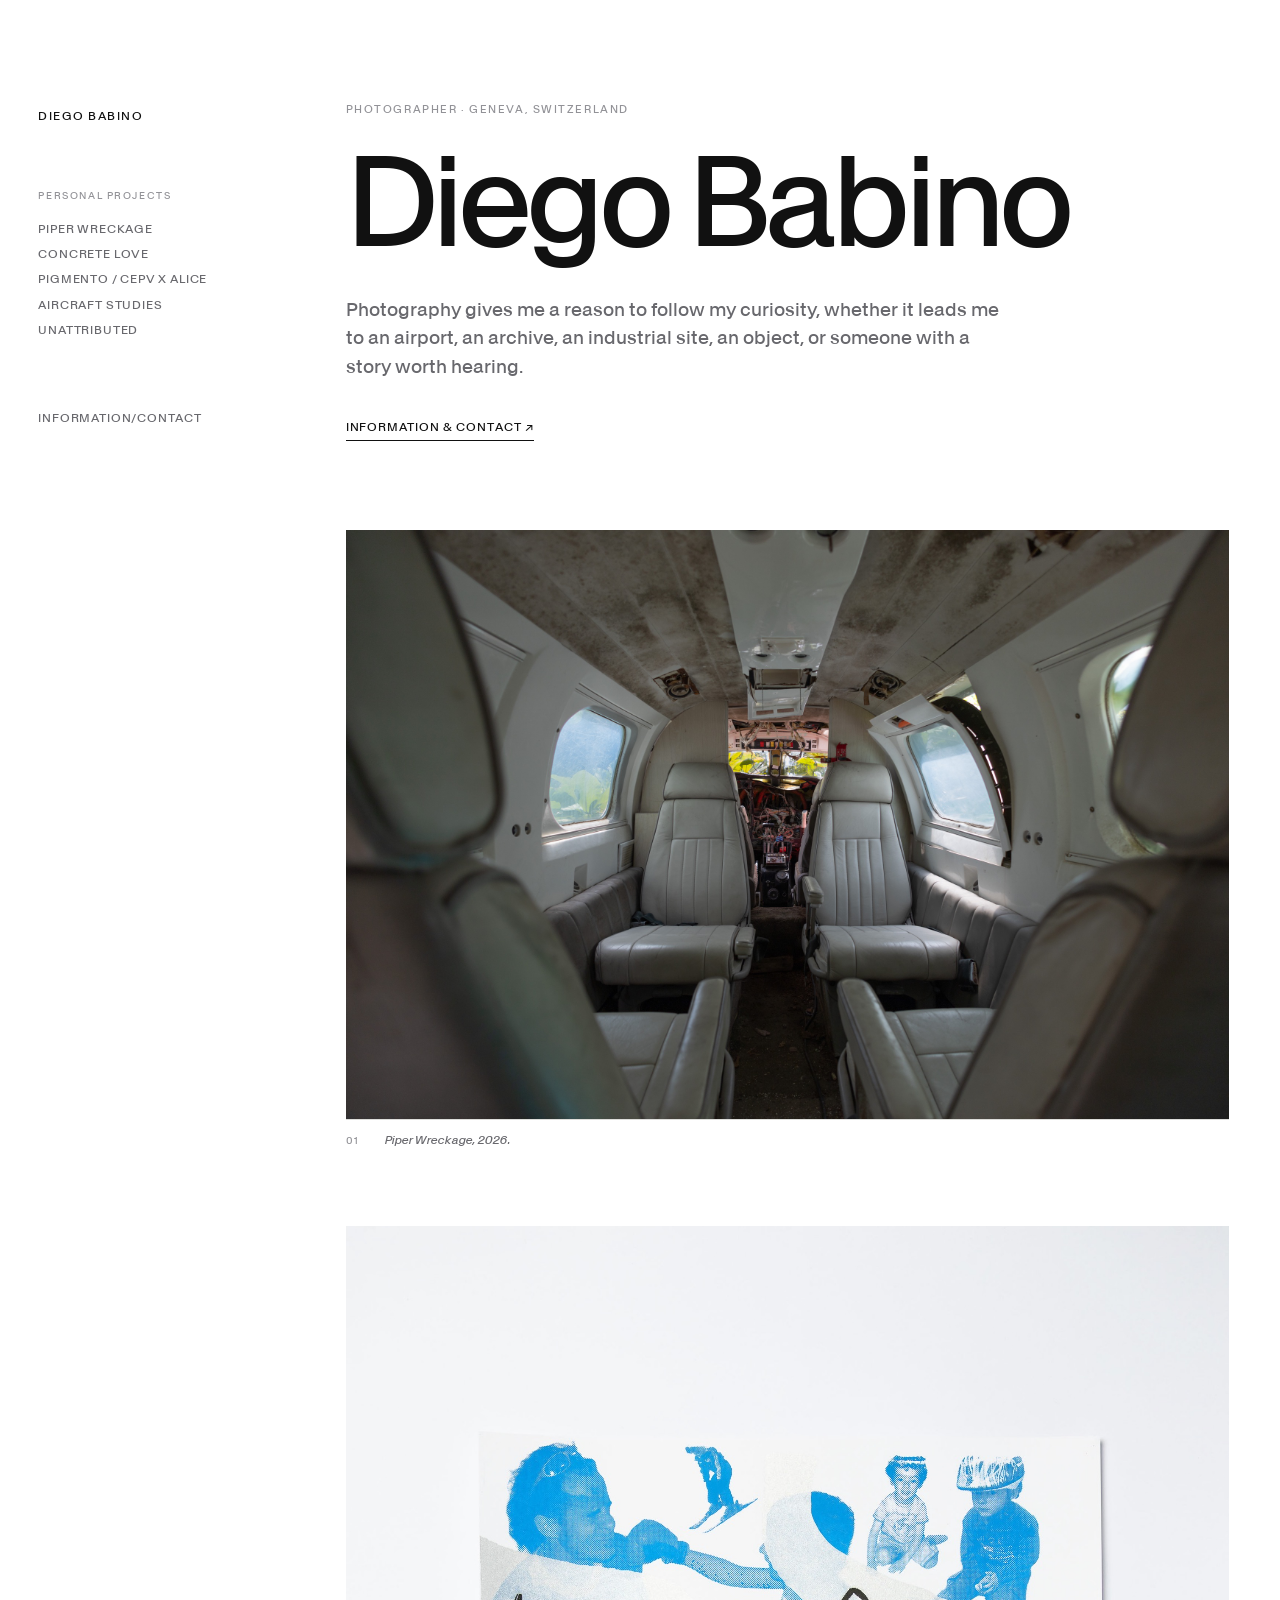
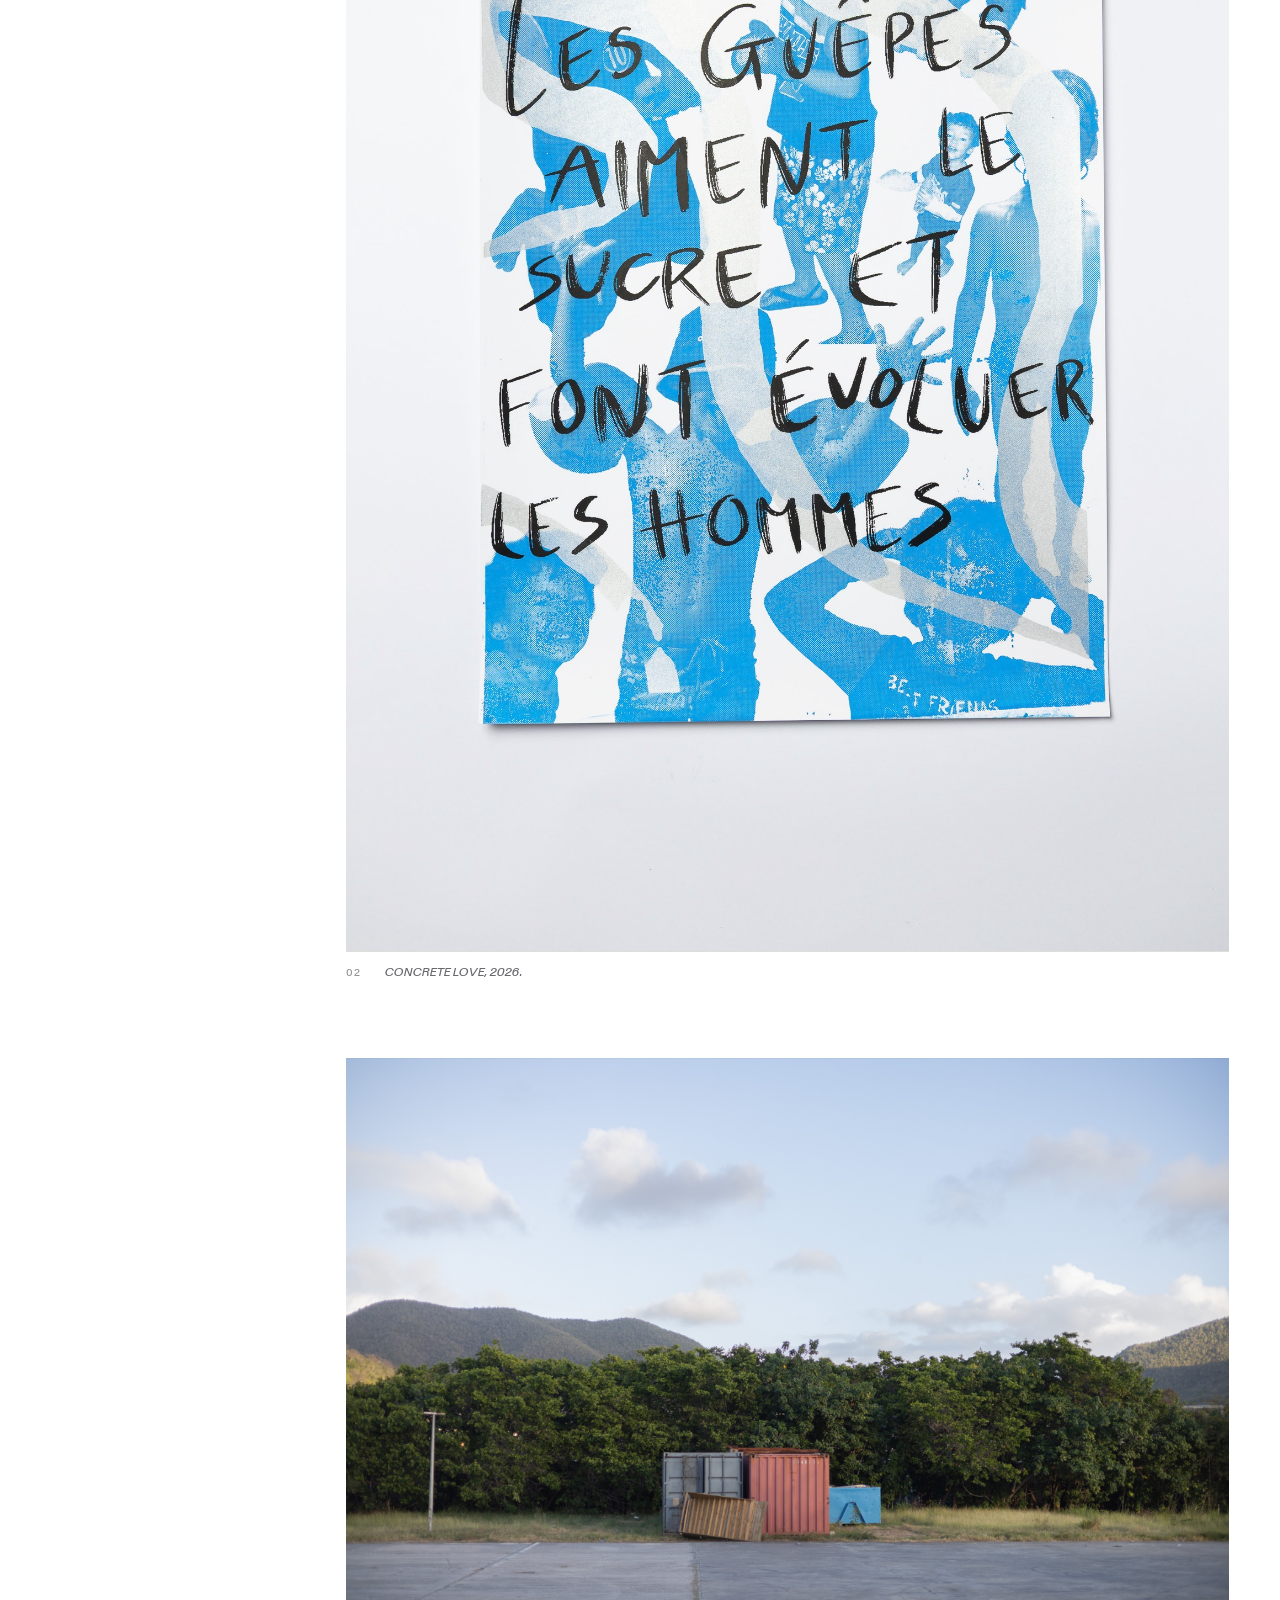
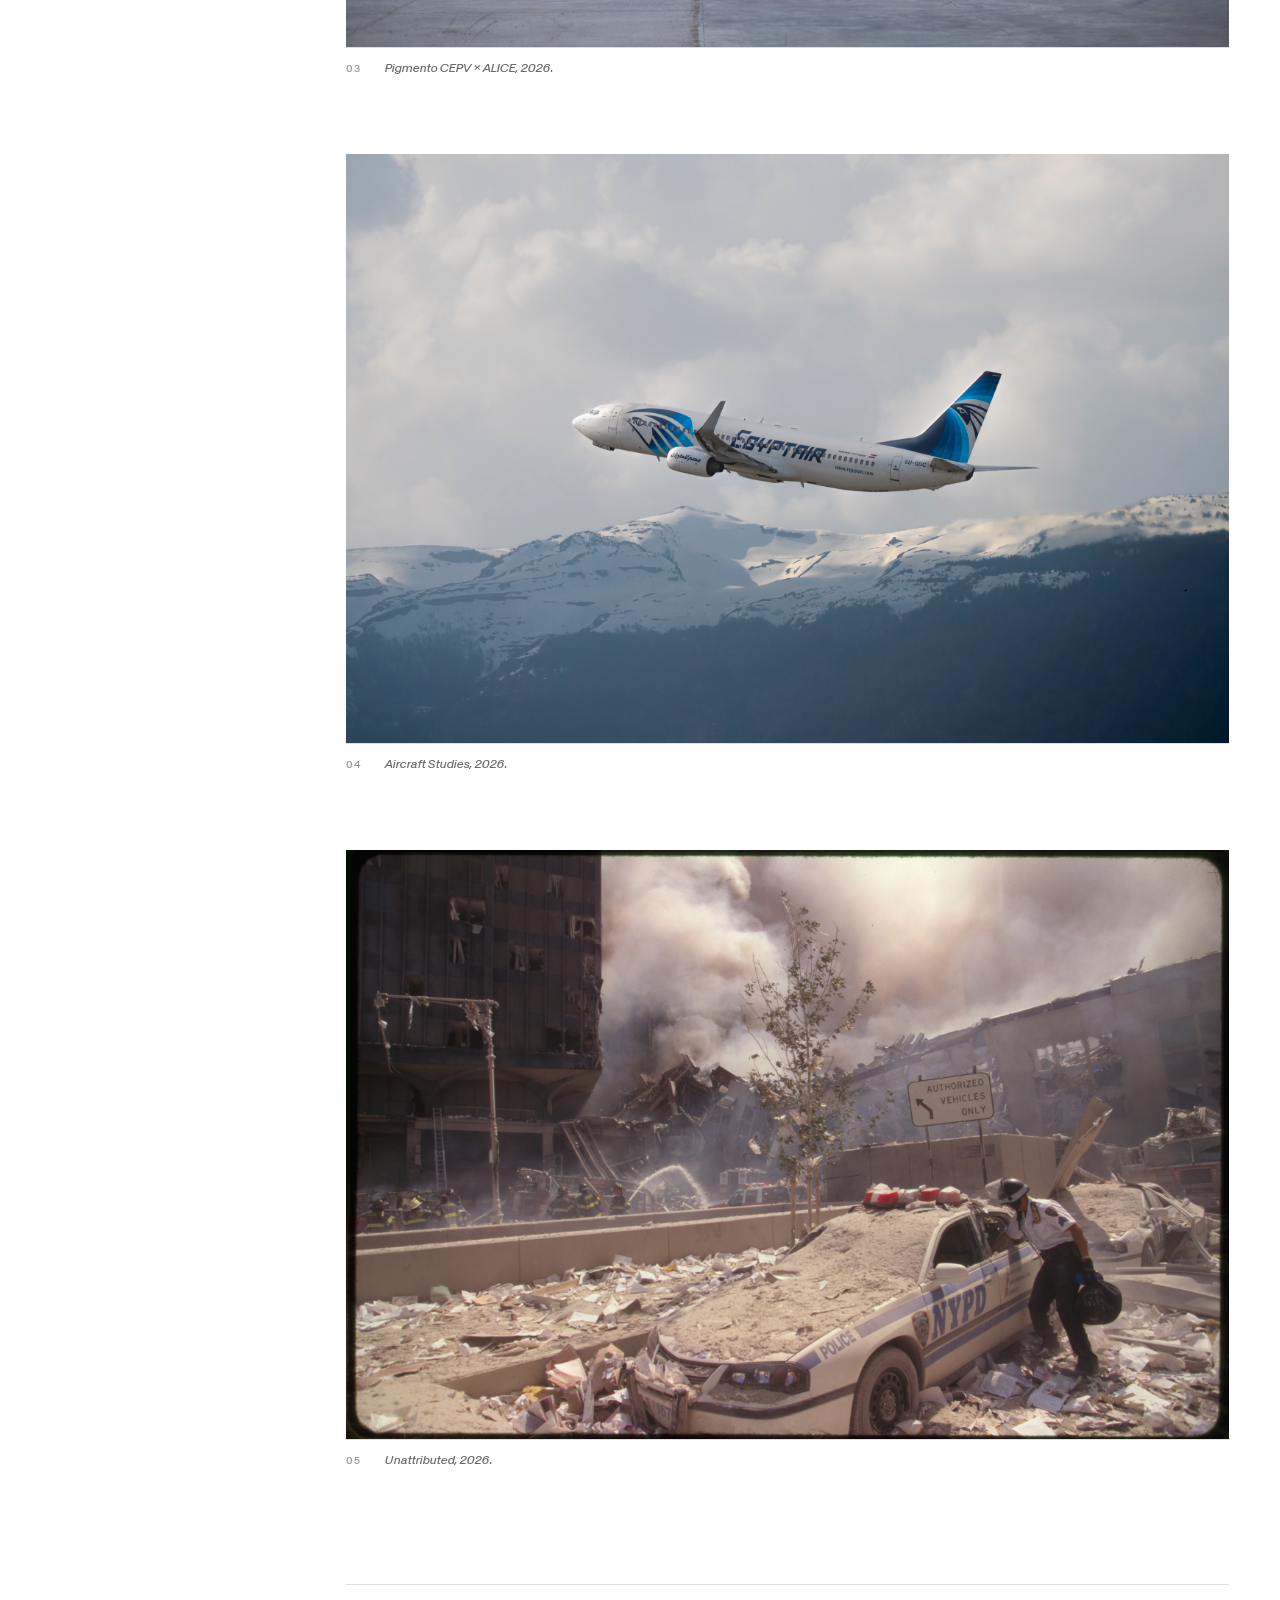
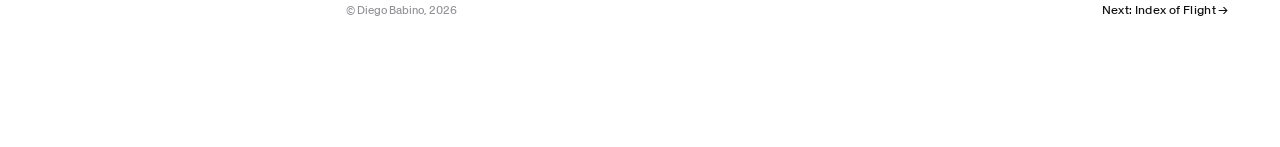
==== commit 6b3351d0: "update" ====
--- a/index.html
+++ b/index.html
@@ -103,7 +103,7 @@
 
       <figure class="photo-block photo-block--portrait">
         <a href="concrete_love.html">
-          <img src="IMG/ConcreteLove/260511_WS_IMAGEVEVEY_ES1_low-res_005-web-2400.jpg" alt="Concrete Love silkscreen poster from the CEPV collective exhibition" width="2362" height="3543" loading="lazy" decoding="async" />
+          <img src="IMG/ConcreteLove/260511_WS_IMAGEVEVEY_ES1_low-res_022-web-2400.jpg" alt="Concrete Love silkscreen poster from the CEPV collective exhibition" width="2362" height="3543" loading="lazy" decoding="async" />
         </a>
         <figcaption>
           <span class="caption-num">02</span>
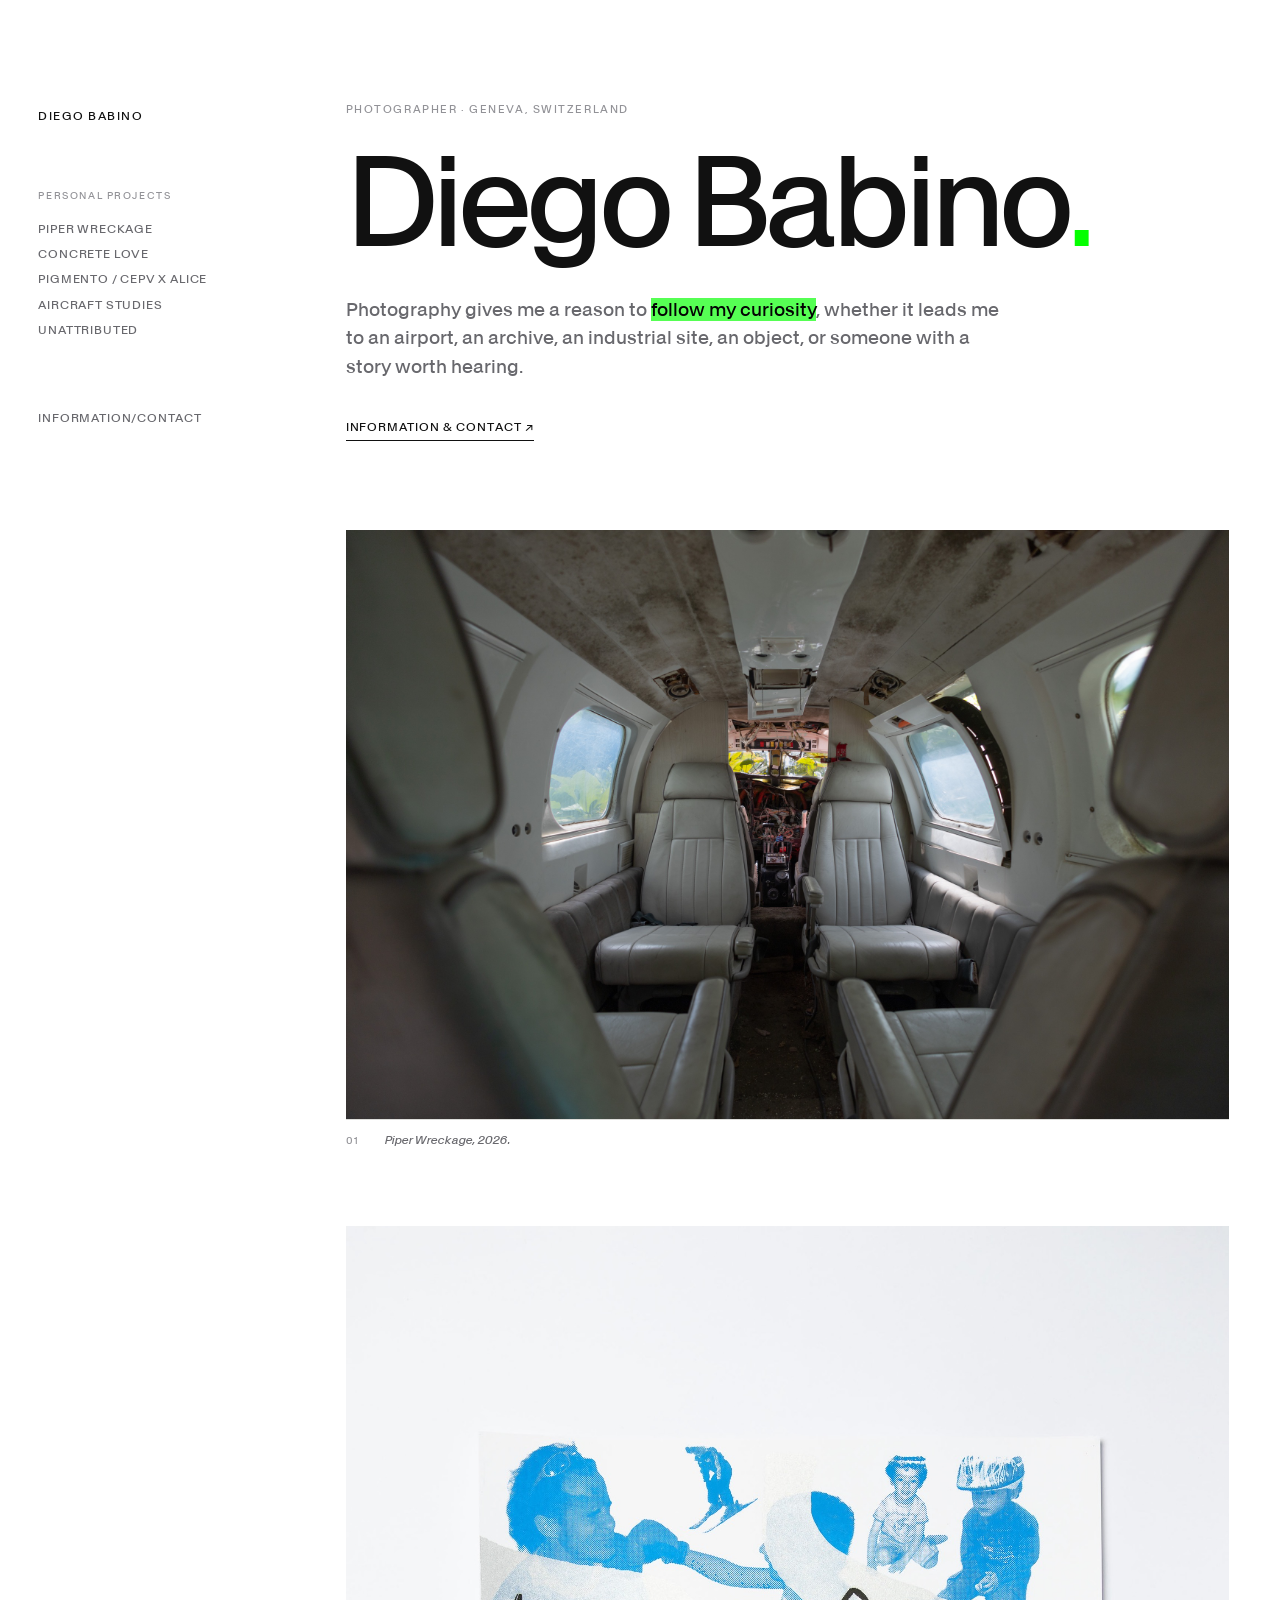
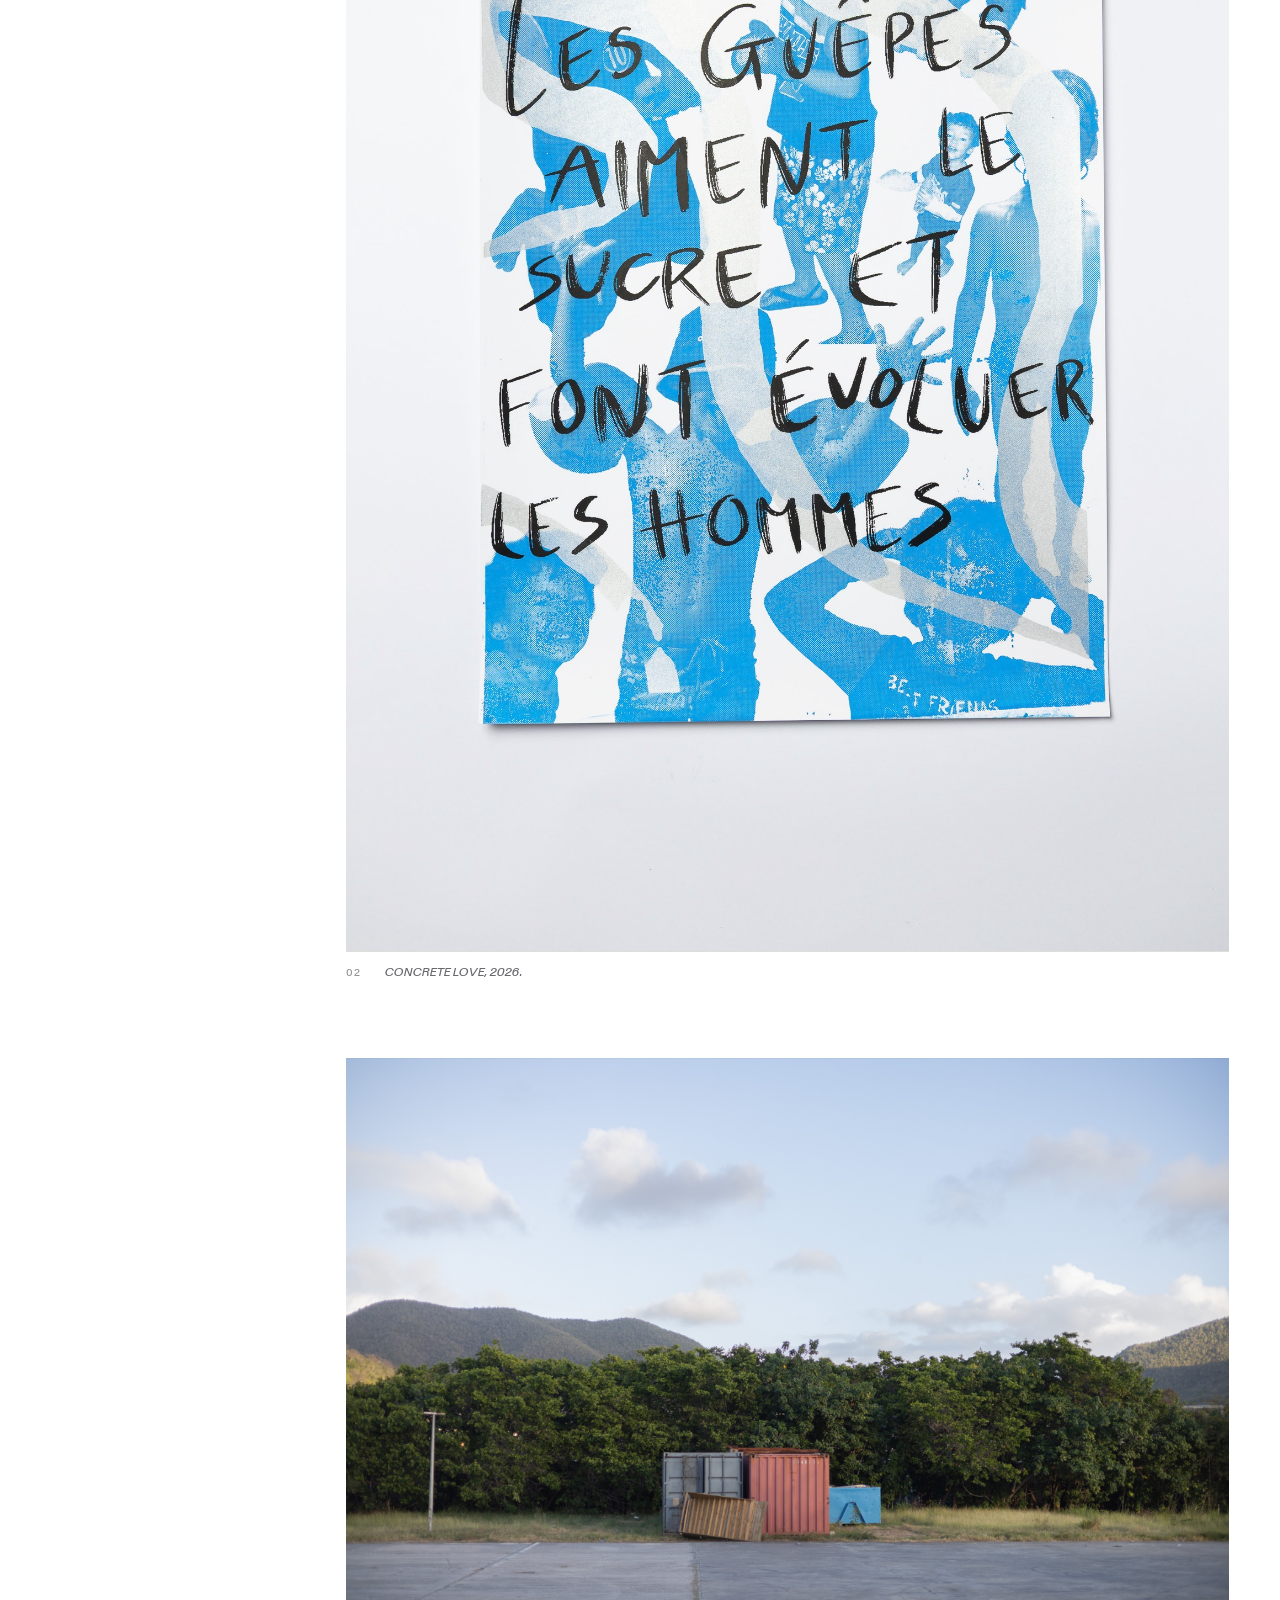
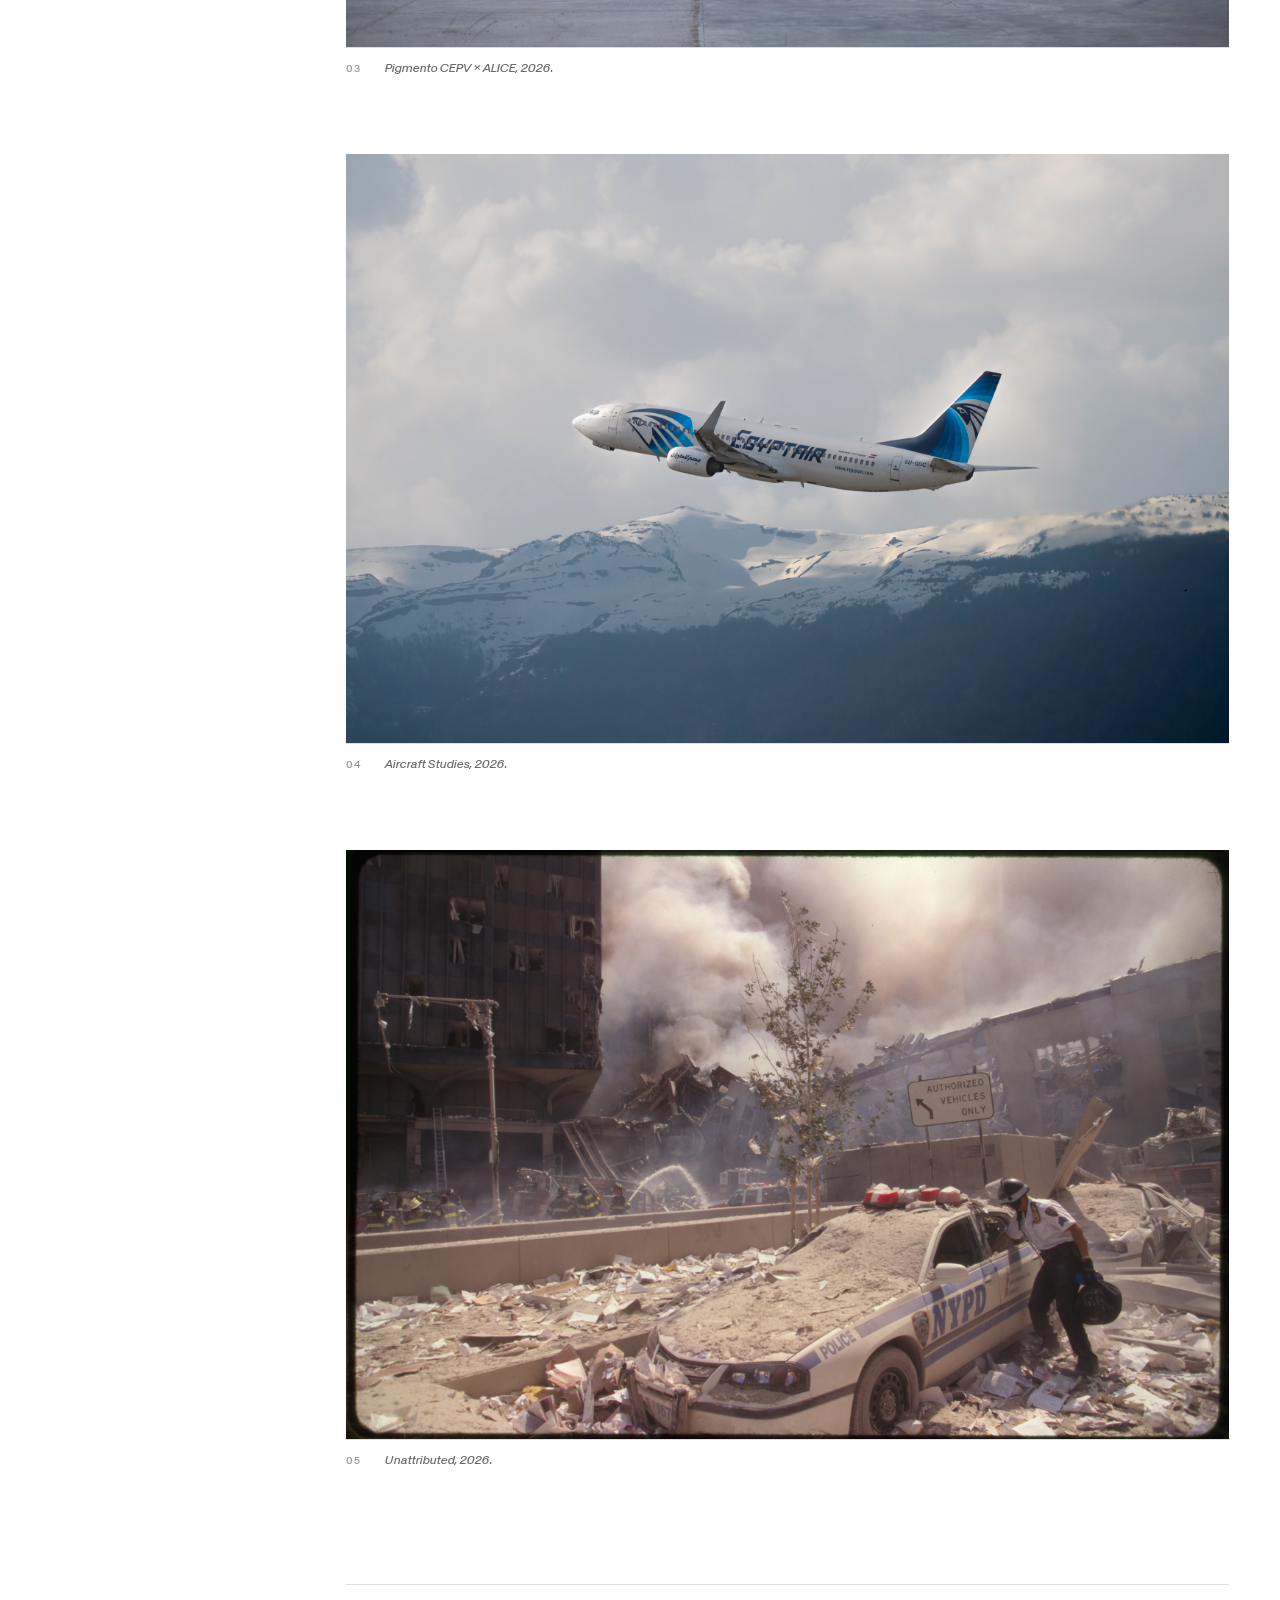
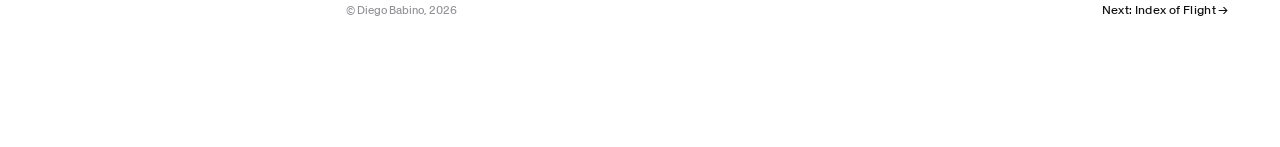
==== commit 9ad8c1bc: "green update" ====
--- a/index.html
+++ b/index.html
@@ -84,8 +84,8 @@
 
     <header class="home-header">
       <p class="eyebrow">Photographer · Geneva, Switzerland</p>
-      <h1 class="home-title">Diego Babino</h1>
-      <p class="home-lede">Photography gives me a reason to follow my curiosity, whether it leads me to an airport, an archive, an industrial site, an object, or someone with a story worth hearing.</p>
+      <h1 class="home-title">Diego Babino<span style="color: rgb(4, 255, 0);">.</span></h1>
+      <p class="home-lede">Photography gives me a reason to <span class="highlight">follow my curiosity</span>, whether it leads me to an airport, an archive, an industrial site, an object, or someone with a story worth hearing.</p>
       <a class="home-contact-link" href="info.html">Information &amp; contact ↗</a>
     </header>
 
--- a/style.css
+++ b/style.css
@@ -29,6 +29,32 @@
   font-weight: 600;
   font-display: swap;
 }
+
+p::selection {
+  color: rgb(4, 4, 4);
+  background-color:  rgba(4, 255, 0, 0.669);
+}
+
+h1::selection {
+  color: rgb(4, 4, 4);
+  background-color:  rgba(4, 255, 0, 0.669);
+}
+
+h2::selection {
+  color: rgb(4, 4, 4);
+  background-color:  rgba(4, 255, 0, 0.669);
+}
+
+h3::selection {
+  color: rgb(4, 4, 4);
+  background-color: rgba(4, 255, 0, 0.669);
+}
+
+.highlight {
+  color: rgb(4, 4, 4);
+  background-color:  rgba(4, 255, 0, 0.669);
+}
+
 
 :root {
   --bg: #ffffff;
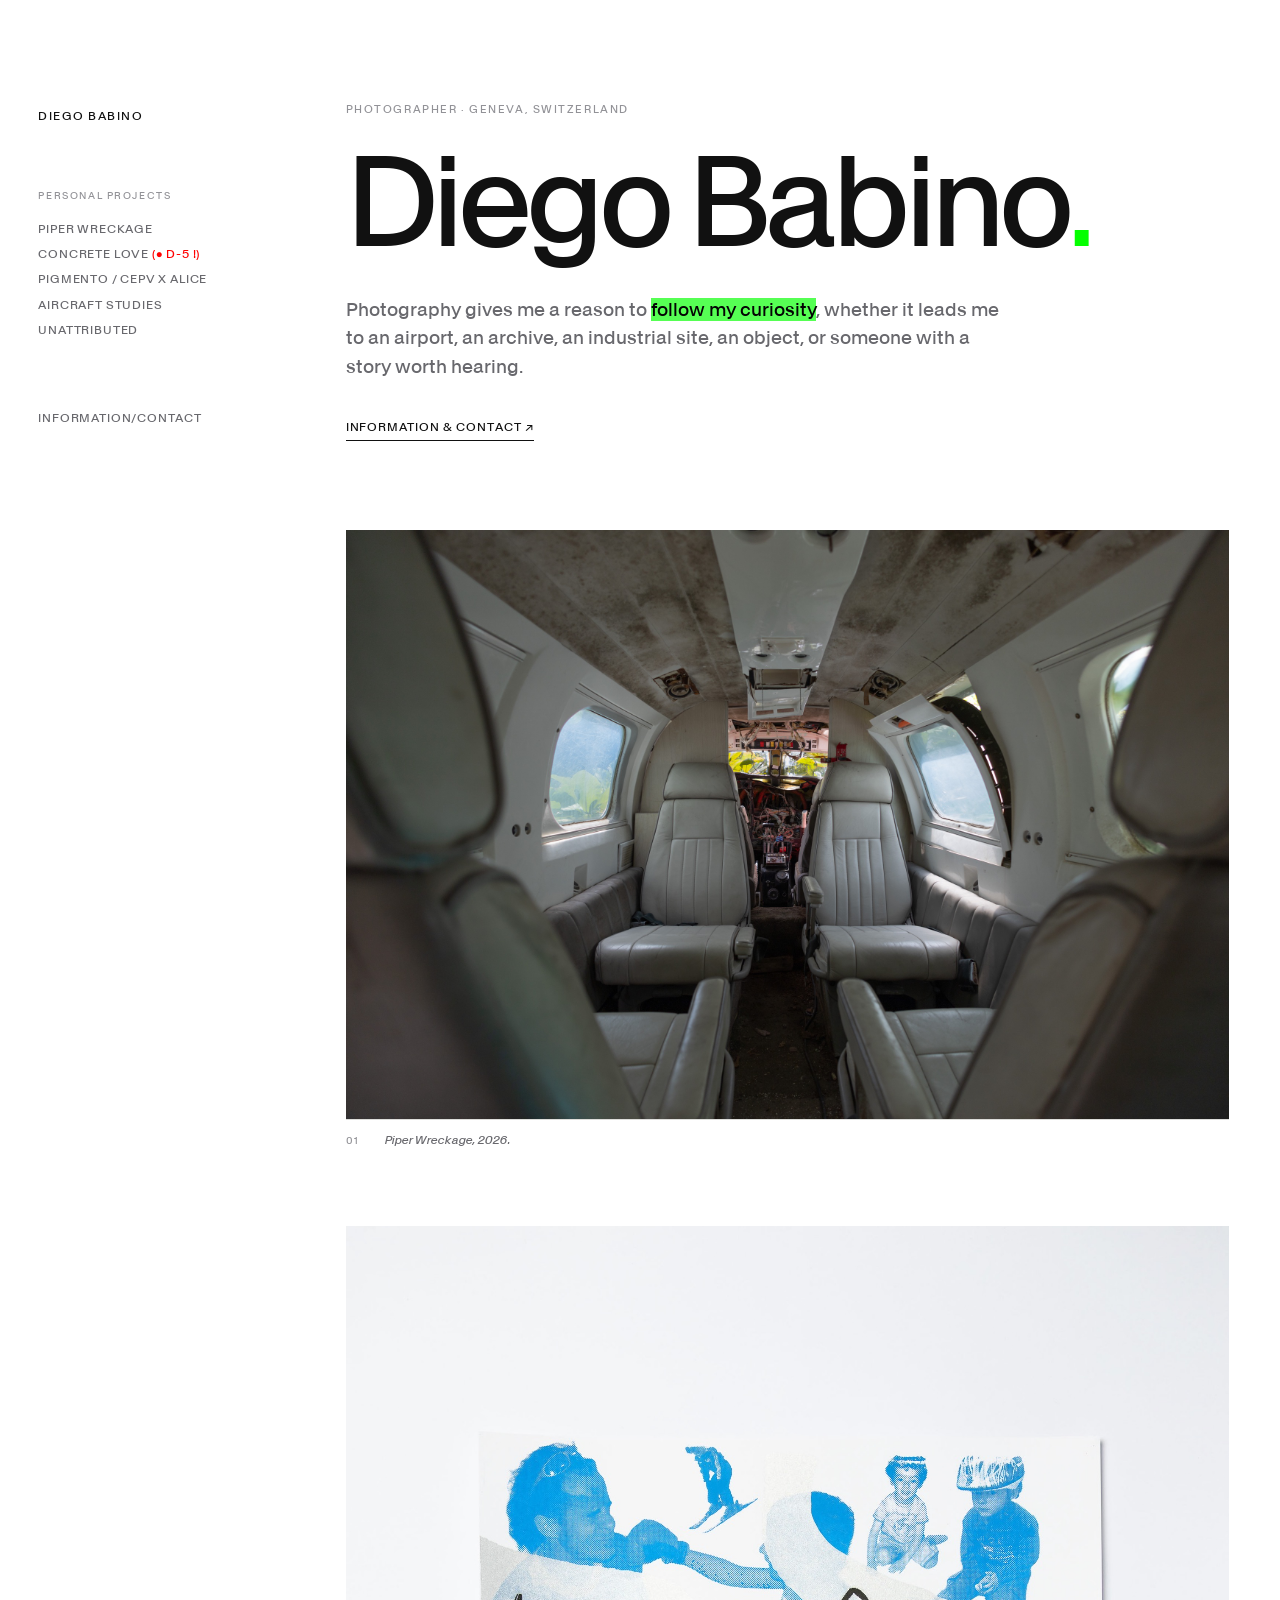
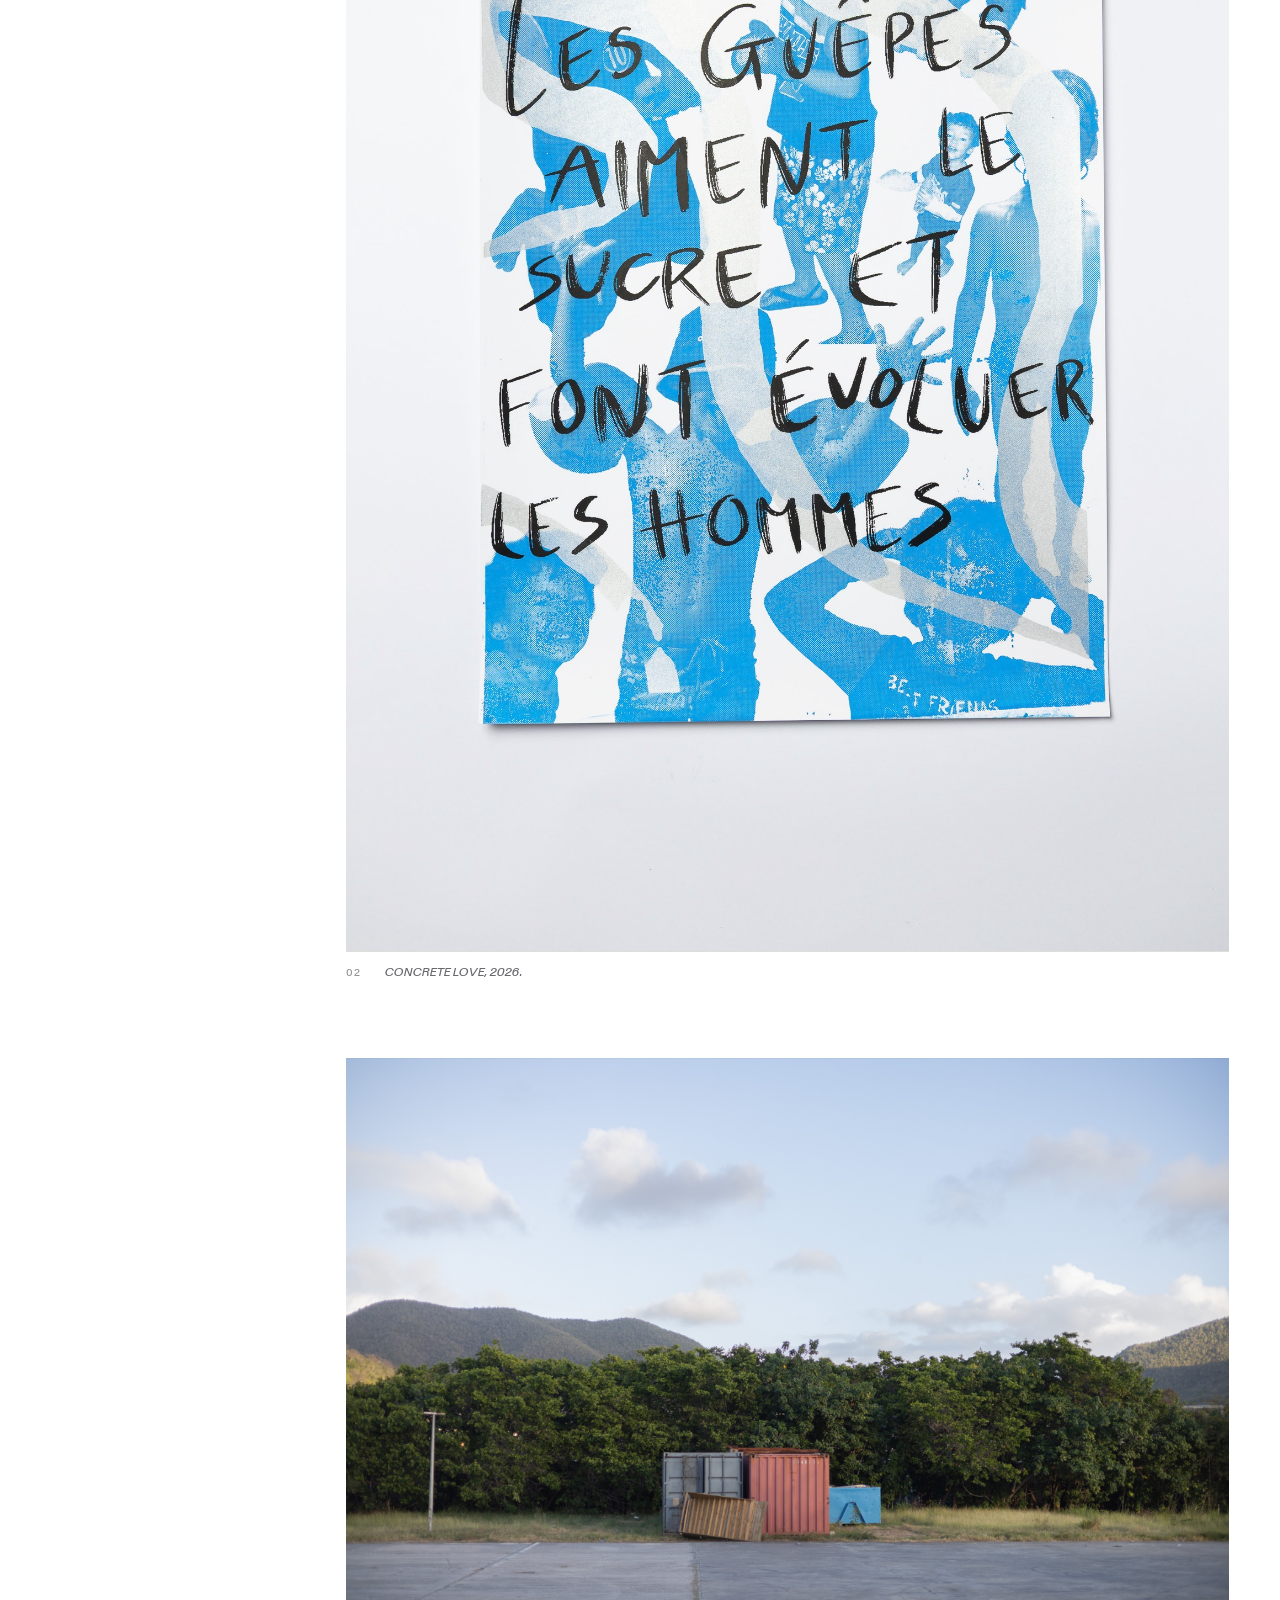
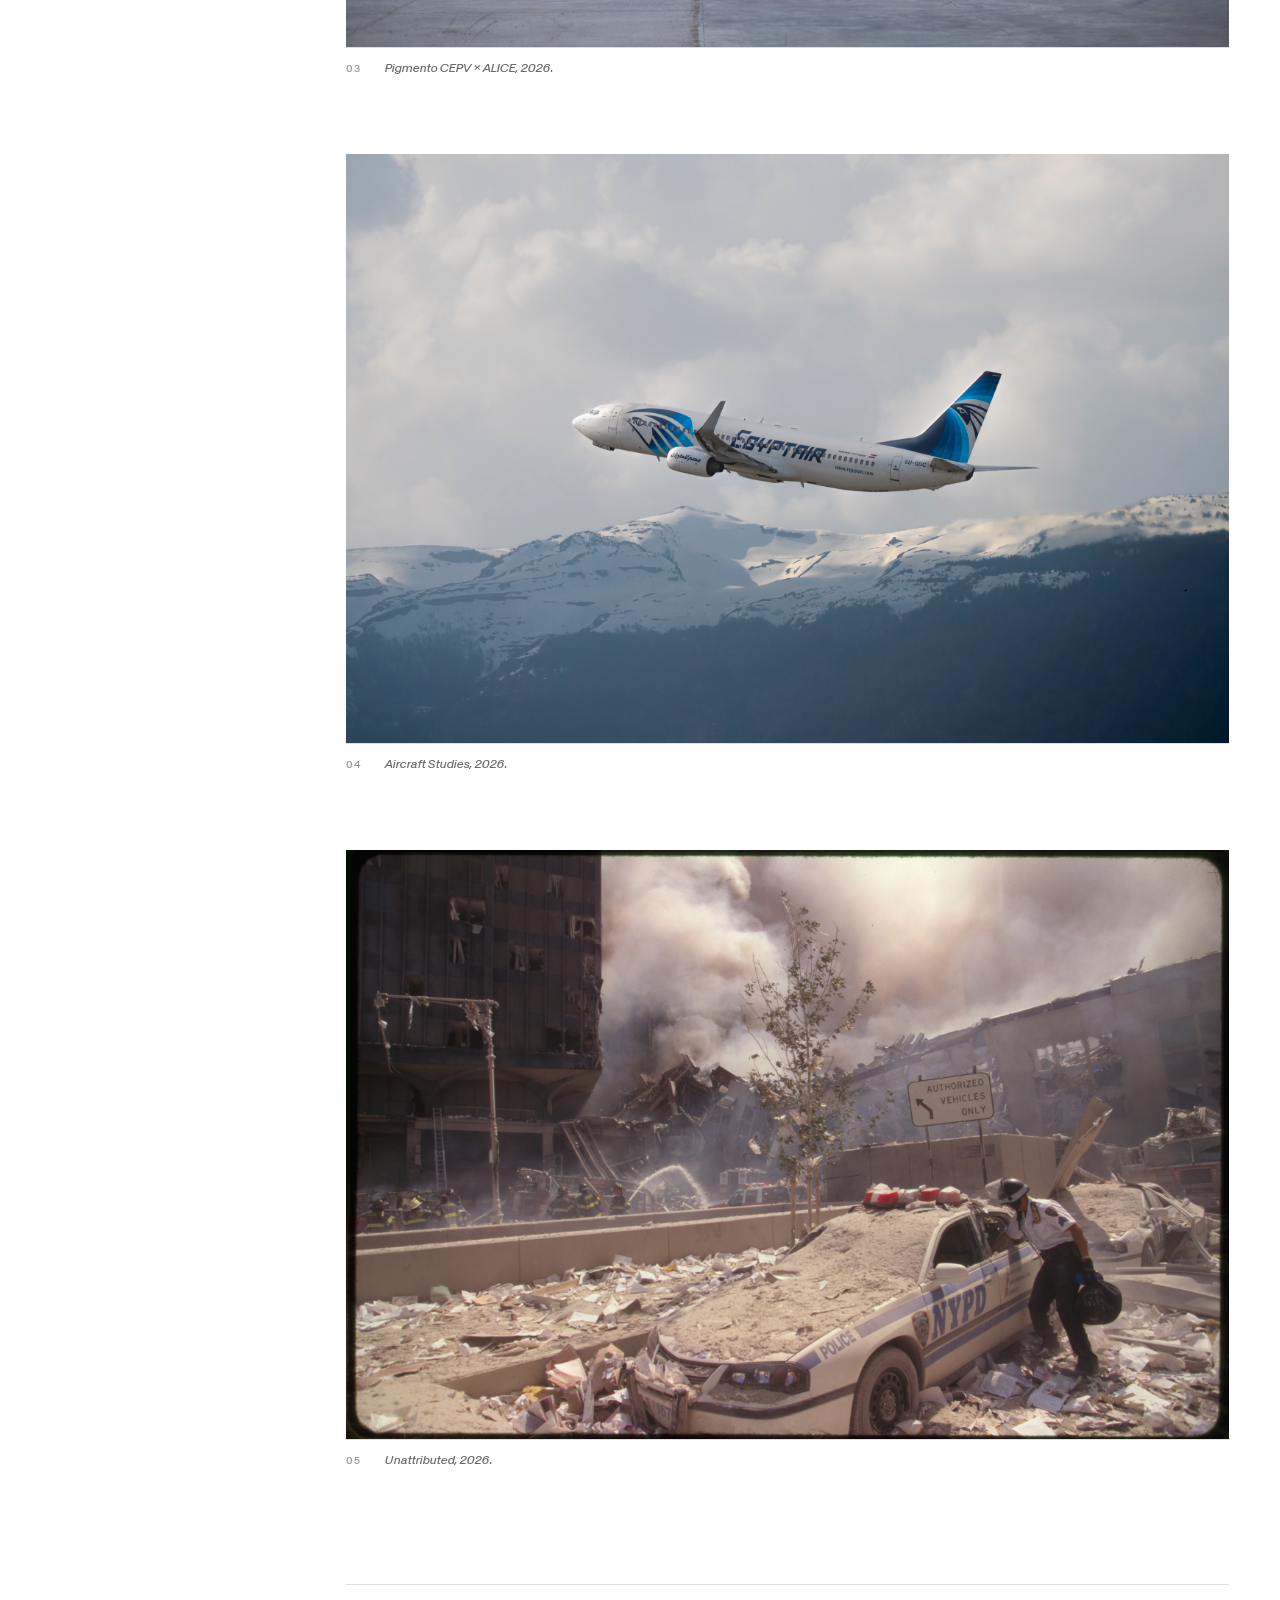
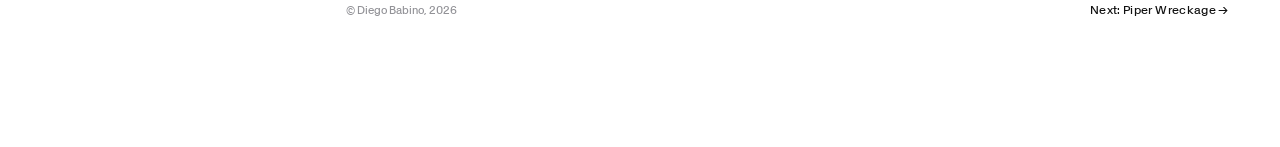
==== commit 472c2c2b: "expo update" ====
--- a/index.html
+++ b/index.html
@@ -151,7 +151,7 @@
 
     <footer class="project-footer">
       <span>© Diego Babino, 2026</span>
-      <a href="index_of_flight.html" class="next-project">Next: Index of Flight →</a>
+      <a href="piper_wreckage.html" class="next-project">Next: Piper Wreckage →</a>
     </footer>
 
   </main>
--- a/style.css
+++ b/style.css
@@ -524,6 +524,14 @@
 
 .photo-block--portrait img {
   aspect-ratio: 2 / 3;
+}
+.photo-block--portraitCarre {
+  width: 100%;
+}
+
+
+.photo-block--portraitCarre img {
+  aspect-ratio: 1 / 1;
 }
 
 .photo-block--wide {
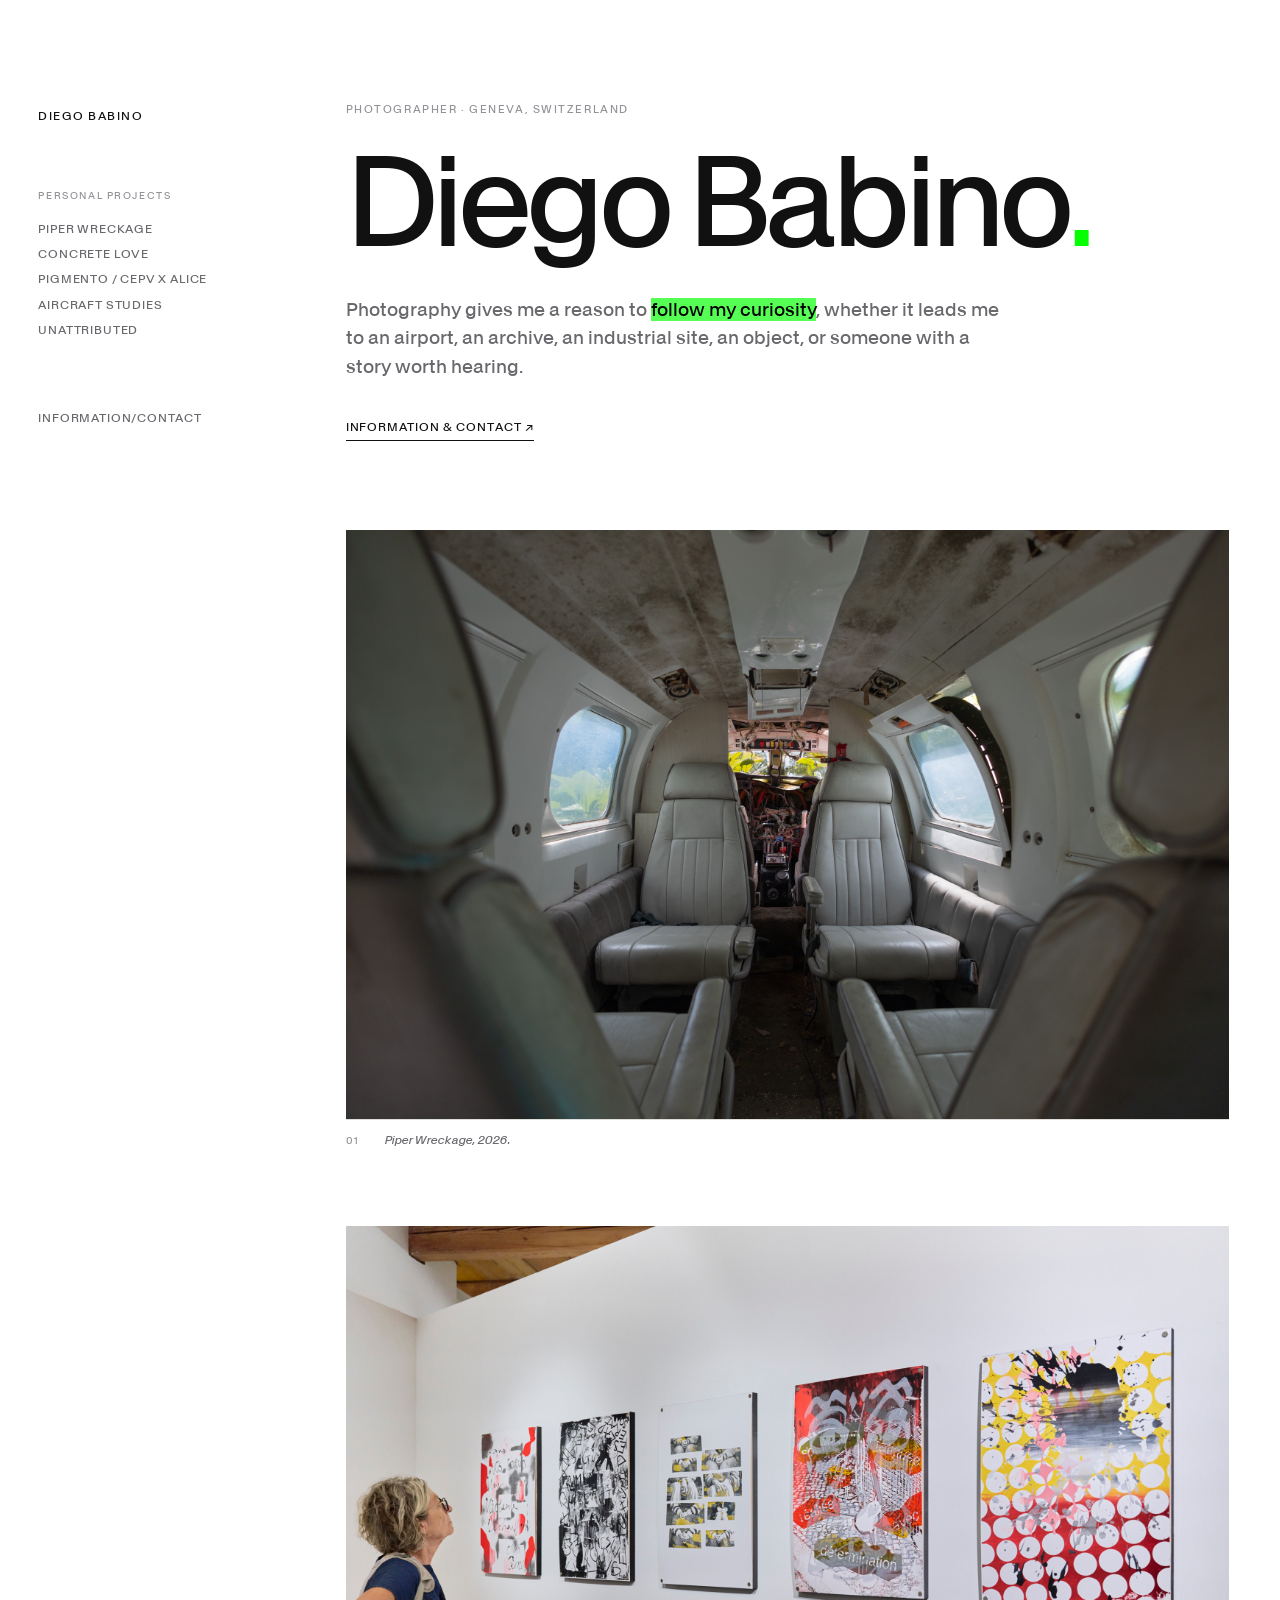
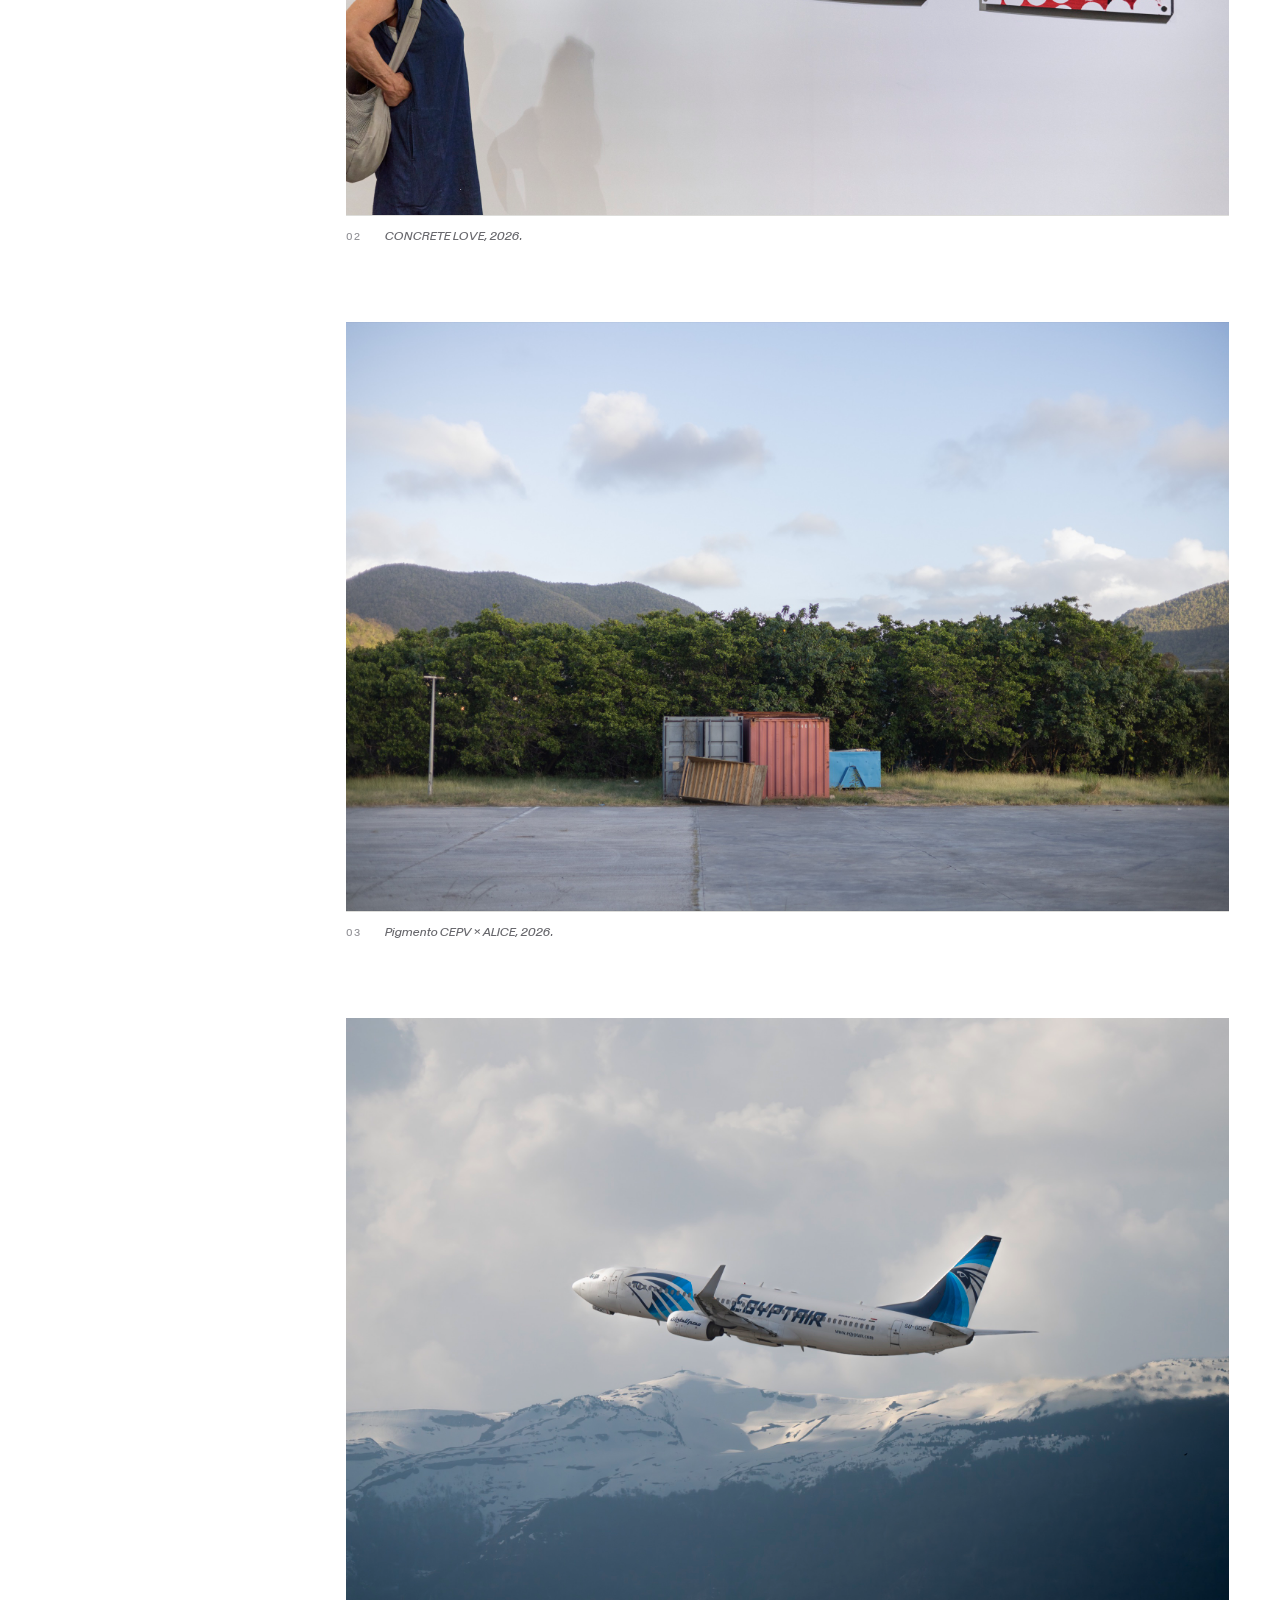
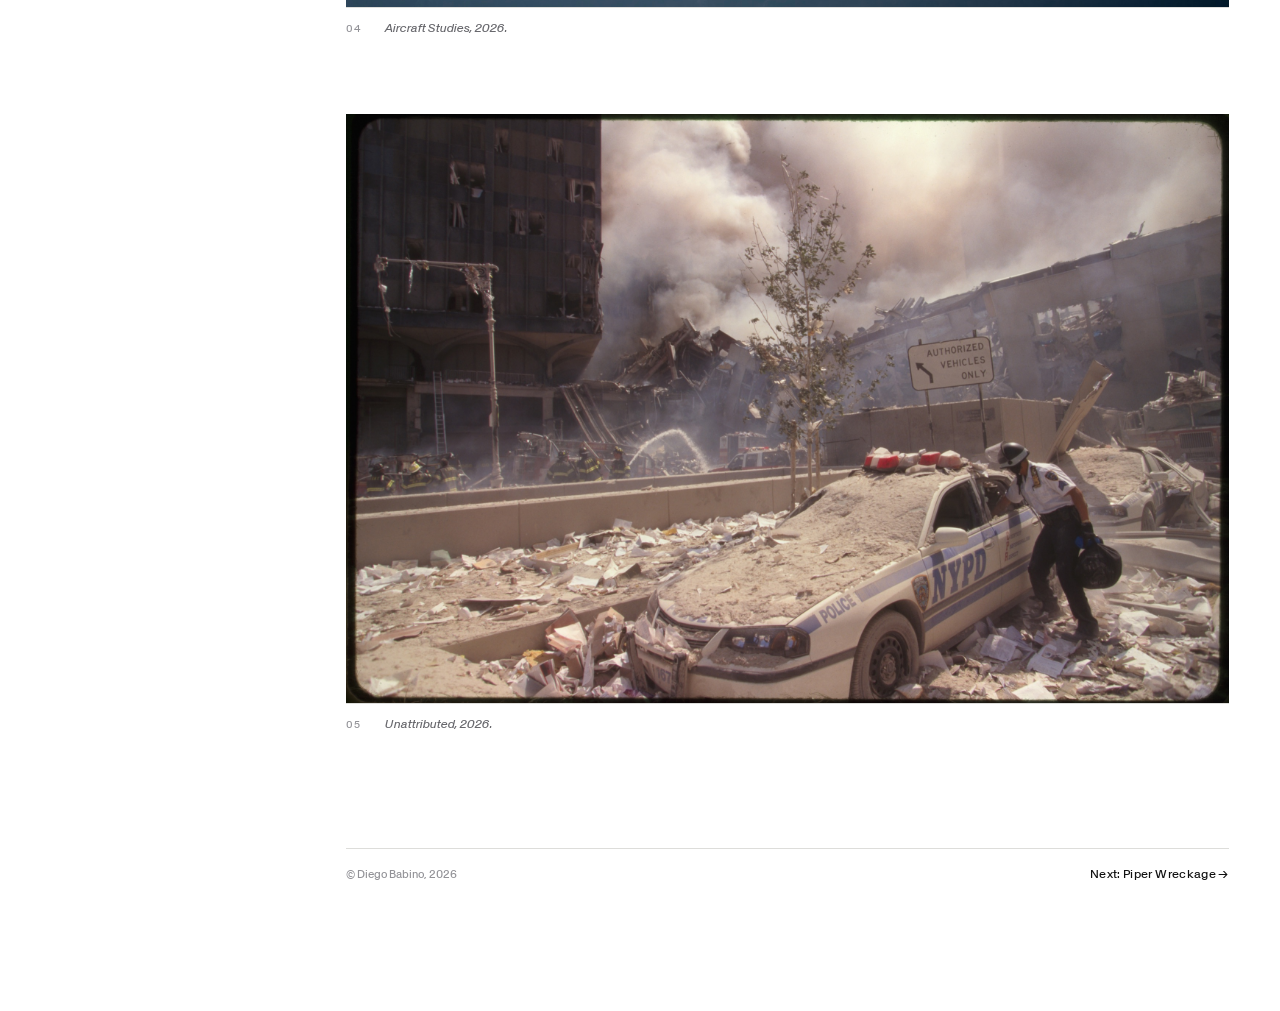
==== commit 453a7adc: "index update" ====
--- a/index.html
+++ b/index.html
@@ -24,15 +24,15 @@
   <meta property="og:site_name" content="Diego Babino — Photography" />
   <meta property="og:locale" content="en_GB" />
   <meta property="og:url" content="https://ushinaya.com/" />
-  <meta property="og:image" content="https://ushinaya.com/IMG/IndexOfFlight/_DSC4643.jpg" />
-  <meta property="og:image:alt" content="Aircraft leaving a contrail across a warm sky" />
+  <meta property="og:image" content="https://ushinaya.com/IMG/PigmentoCepvAlice/IMG_0886-web-2400.jpg" />
+  <meta property="og:image:alt" content="Colorful ship containers left on the road" />
 
   <meta name="twitter:card" content="summary_large_image" />
   <meta name="twitter:title" content="Diego Babino — Swiss Photographer" />
   <meta name="twitter:description"
     content="Diego Babino is a Swiss-based photographer working across documentary, archives and personal projects, with a strong interest in aviation and technology." />
-  <meta name="twitter:image" content="https://ushinaya.com/IMG/IndexOfFlight/_DSC4643.jpg" />
-  <meta name="twitter:image:alt" content="Aircraft leaving a contrail across a warm sky" />
+  <meta name="twitter:image" content="https://ushinaya.com/IMG/PigmentoCepvAlice/IMG_0886-web-2400.jpg" />
+  <meta name="twitter:image:alt" content="Colorful ship containers left on the road" />
   <link rel="preload" as="image" href="IMG/IndexOfFlight/_DSC4643-web-2400.jpg" />
   <link rel="stylesheet" href="style.css" />
 
@@ -76,7 +76,8 @@
 <body>
 
   <!-- LEFT NAV -->
-  <button class="menu-toggle" type="button" aria-controls="site-nav" aria-expanded="false" aria-label="Open navigation">☰</button>
+  <button class="menu-toggle" type="button" aria-controls="site-nav" aria-expanded="false"
+    aria-label="Open navigation">☰</button>
   <div id="nav-container"></div>
 
   <!-- MAIN CONTENT -->
@@ -85,7 +86,8 @@
     <header class="home-header">
       <p class="eyebrow">Photographer · Geneva, Switzerland</p>
       <h1 class="home-title">Diego Babino<span style="color: rgb(4, 255, 0);">.</span></h1>
-      <p class="home-lede">Photography gives me a reason to <span class="highlight">follow my curiosity</span>, whether it leads me to an airport, an archive, an industrial site, an object, or someone with a story worth hearing.</p>
+      <p class="home-lede">Photography gives me a reason to <span class="highlight">follow my curiosity</span>, whether
+        it leads me to an airport, an archive, an industrial site, an object, or someone with a story worth hearing.</p>
       <a class="home-contact-link" href="info.html">Information &amp; contact ↗</a>
     </header>
 
@@ -93,7 +95,8 @@
 
       <figure class="photo-block photo-block--full">
         <a href="piper_wreckage.html">
-          <img src="IMG/WreckImg/IMG_0990-web-2400.jpg" alt="Piper PA-31T Cheyenne II aircraft wreckage in Saint-Martin" width="6240" height="4160" loading="lazy" decoding="async" />
+          <img src="IMG/WreckImg/IMG_0990-web-2400.jpg" alt="Piper PA-31T Cheyenne II aircraft wreckage in Saint-Martin"
+            width="6240" height="4160" loading="lazy" decoding="async" />
         </a>
         <figcaption>
           <span class="caption-num">01</span>
@@ -101,9 +104,11 @@
         </figcaption>
       </figure>
 
-      <figure class="photo-block photo-block--portrait">
+      <figure class="photo-block photo-block--full">
         <a href="concrete_love.html">
-          <img src="IMG/ConcreteLove/260511_WS_IMAGEVEVEY_ES1_low-res_022-web-2400.jpg" alt="Concrete Love silkscreen poster from the CEPV collective exhibition" width="2362" height="3543" loading="lazy" decoding="async" />
+          <img src="IMG/ConcreteLove/260511_WS_IMAGEVEVEY_ES1_low-res_2379-web-2400.jpg"
+            alt="Concrete Love silkscreen poster from the CEPV collective exhibition" width="2362" height="3543"
+            loading="lazy" decoding="async" />
         </a>
         <figcaption>
           <span class="caption-num">02</span>
@@ -113,7 +118,8 @@
 
       <figure class="photo-block photo-block--full">
         <a href="pigmento_cepv_alice.html">
-          <img src="IMG/PigmentoCepvAlice/IMG_0886-web-2400.jpg" alt="Pigmento — CEPV × ALICE, Saint-Martin" width="6206" height="4137" loading="lazy" decoding="async" />
+          <img src="IMG/PigmentoCepvAlice/IMG_0886-web-2400.jpg" alt="Pigmento — CEPV × ALICE, Saint-Martin"
+            width="6206" height="4137" loading="lazy" decoding="async" />
         </a>
         <figcaption>
           <span class="caption-num">03</span>
@@ -121,9 +127,10 @@
         </figcaption>
       </figure>
 
-       <figure class="photo-block photo-block--full">
+      <figure class="photo-block photo-block--full">
         <a href="aircraft_studies.html">
-          <img src="IMG/aircraftStudies/8-web-2400.jpg" alt="Aircraft Studies, aircraft photographed over Geneva" width="7240" height="4827" loading="lazy" decoding="async" />
+          <img src="IMG/aircraftStudies/8-web-2400.jpg" alt="Aircraft Studies, aircraft photographed over Geneva"
+            width="7240" height="4827" loading="lazy" decoding="async" />
         </a>
         <figcaption>
           <span class="caption-num">04</span>
@@ -133,21 +140,16 @@
 
       <figure class="photo-block photo-block--full">
         <a href="unattributed.html">
-          <img src="IMG/Unattributed/unattributed_09.11.01_Scan_35mm-D-web-2400.jpg" alt="Unattributed anonymous 35mm slide from the Library of Congress archive" width="4082" height="2769" loading="lazy" decoding="async" />
+          <img src="IMG/Unattributed/unattributed_09.11.01_Scan_35mm-D-web-2400.jpg"
+            alt="Unattributed anonymous 35mm slide from the Library of Congress archive" width="4082" height="2769"
+            loading="lazy" decoding="async" />
         </a>
         <figcaption>
           <span class="caption-num">05</span>
           <span class="caption-text">Unattributed, 2026.</span>
         </figcaption>
       </figure>
-
-     
-
     </div>
-
-
-
-
 
     <footer class="project-footer">
       <span>© Diego Babino, 2026</span>
@@ -159,4 +161,4 @@
 </body>
 <script src="main.js" defer></script>
 
-</html>
+</html>
--- a/style.css
+++ b/style.css
@@ -46,6 +46,16 @@
 }
 
 h3::selection {
+  color: rgb(4, 4, 4);
+  background-color: rgba(4, 255, 0, 0.669);
+}
+
+a::selection {
+  color: rgb(4, 4, 4);
+  background-color: rgba(4, 255, 0, 0.669);
+}
+
+html::selection {
   color: rgb(4, 4, 4);
   background-color: rgba(4, 255, 0, 0.669);
 }
@@ -428,8 +438,8 @@
 
 .lightbox__image {
   width: auto;
-  max-width: 100%;
-  max-height: calc(100vh - 8rem);
+  max-width: 70%;
+  max-height: calc(100vh - 15rem);
   object-fit: contain;
   margin: auto;
   box-shadow: 0 1.5rem 4rem rgb(0 0 0 / 25%);
